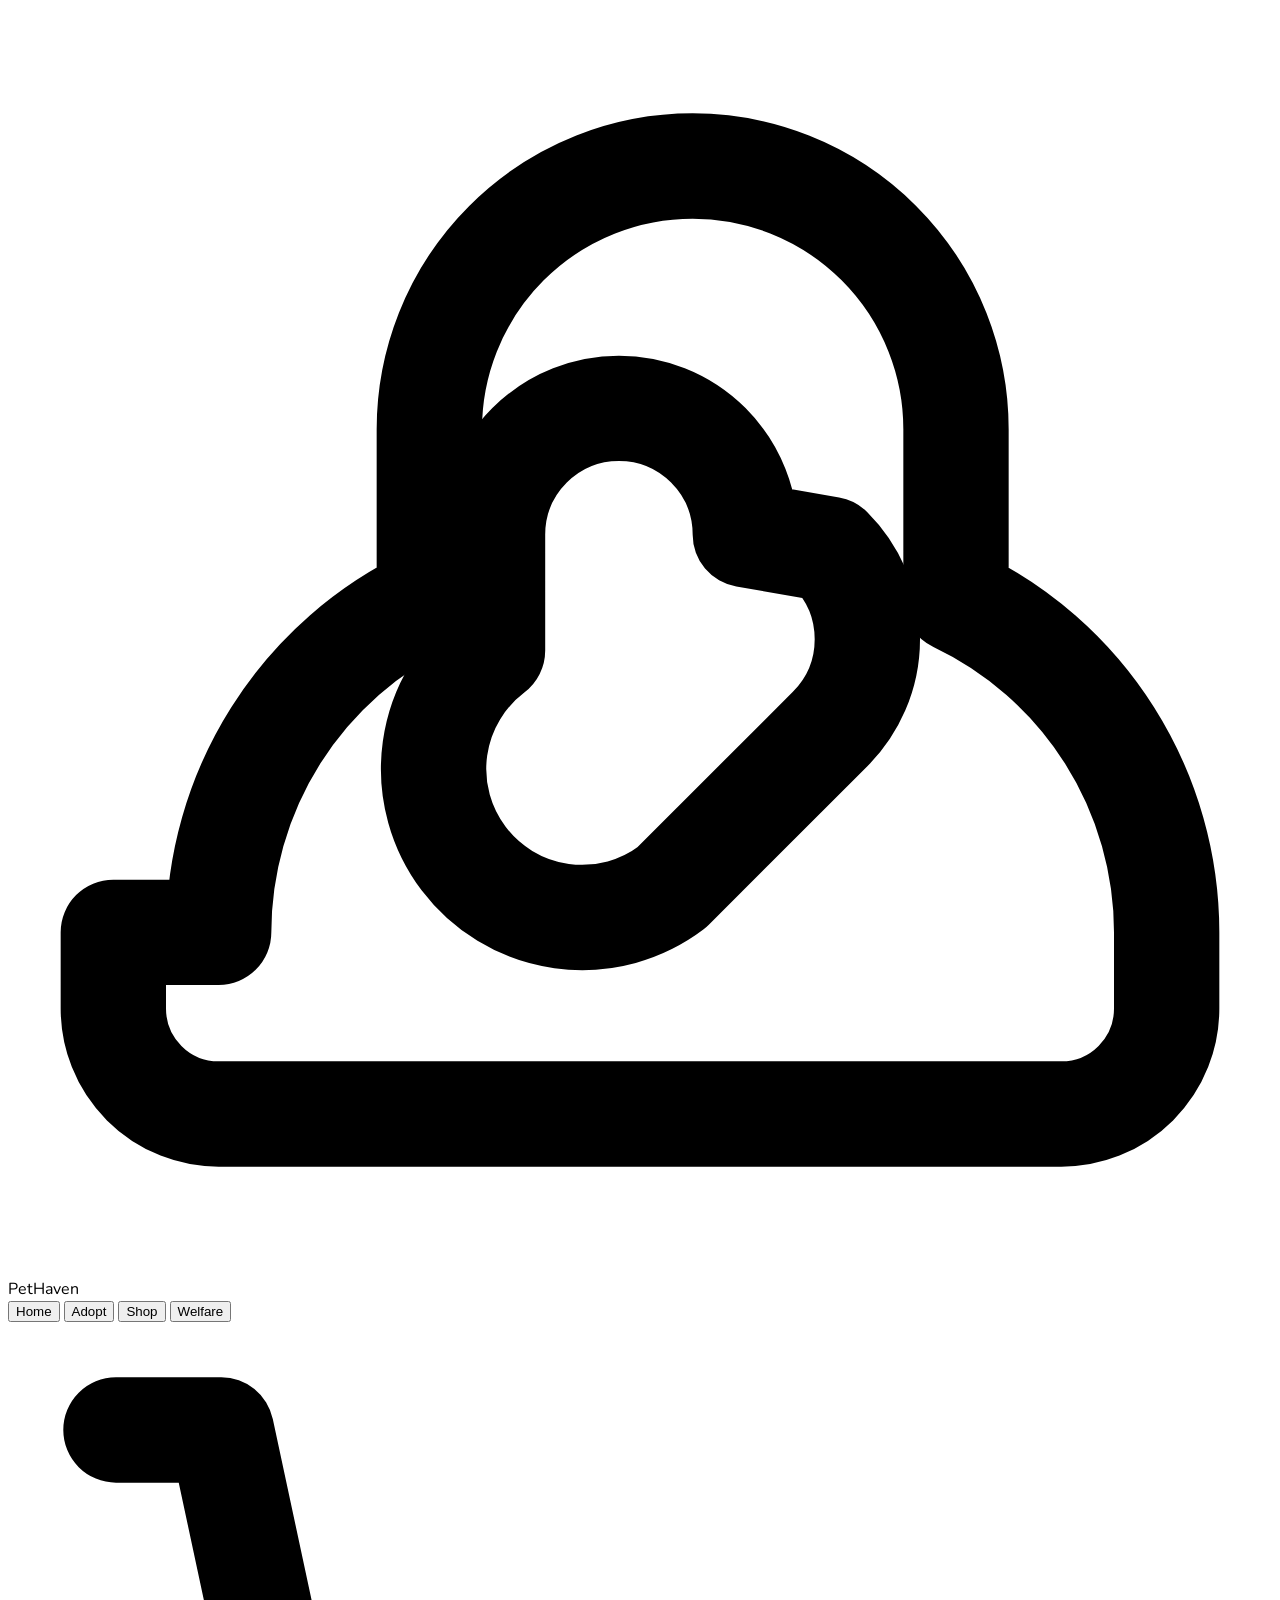
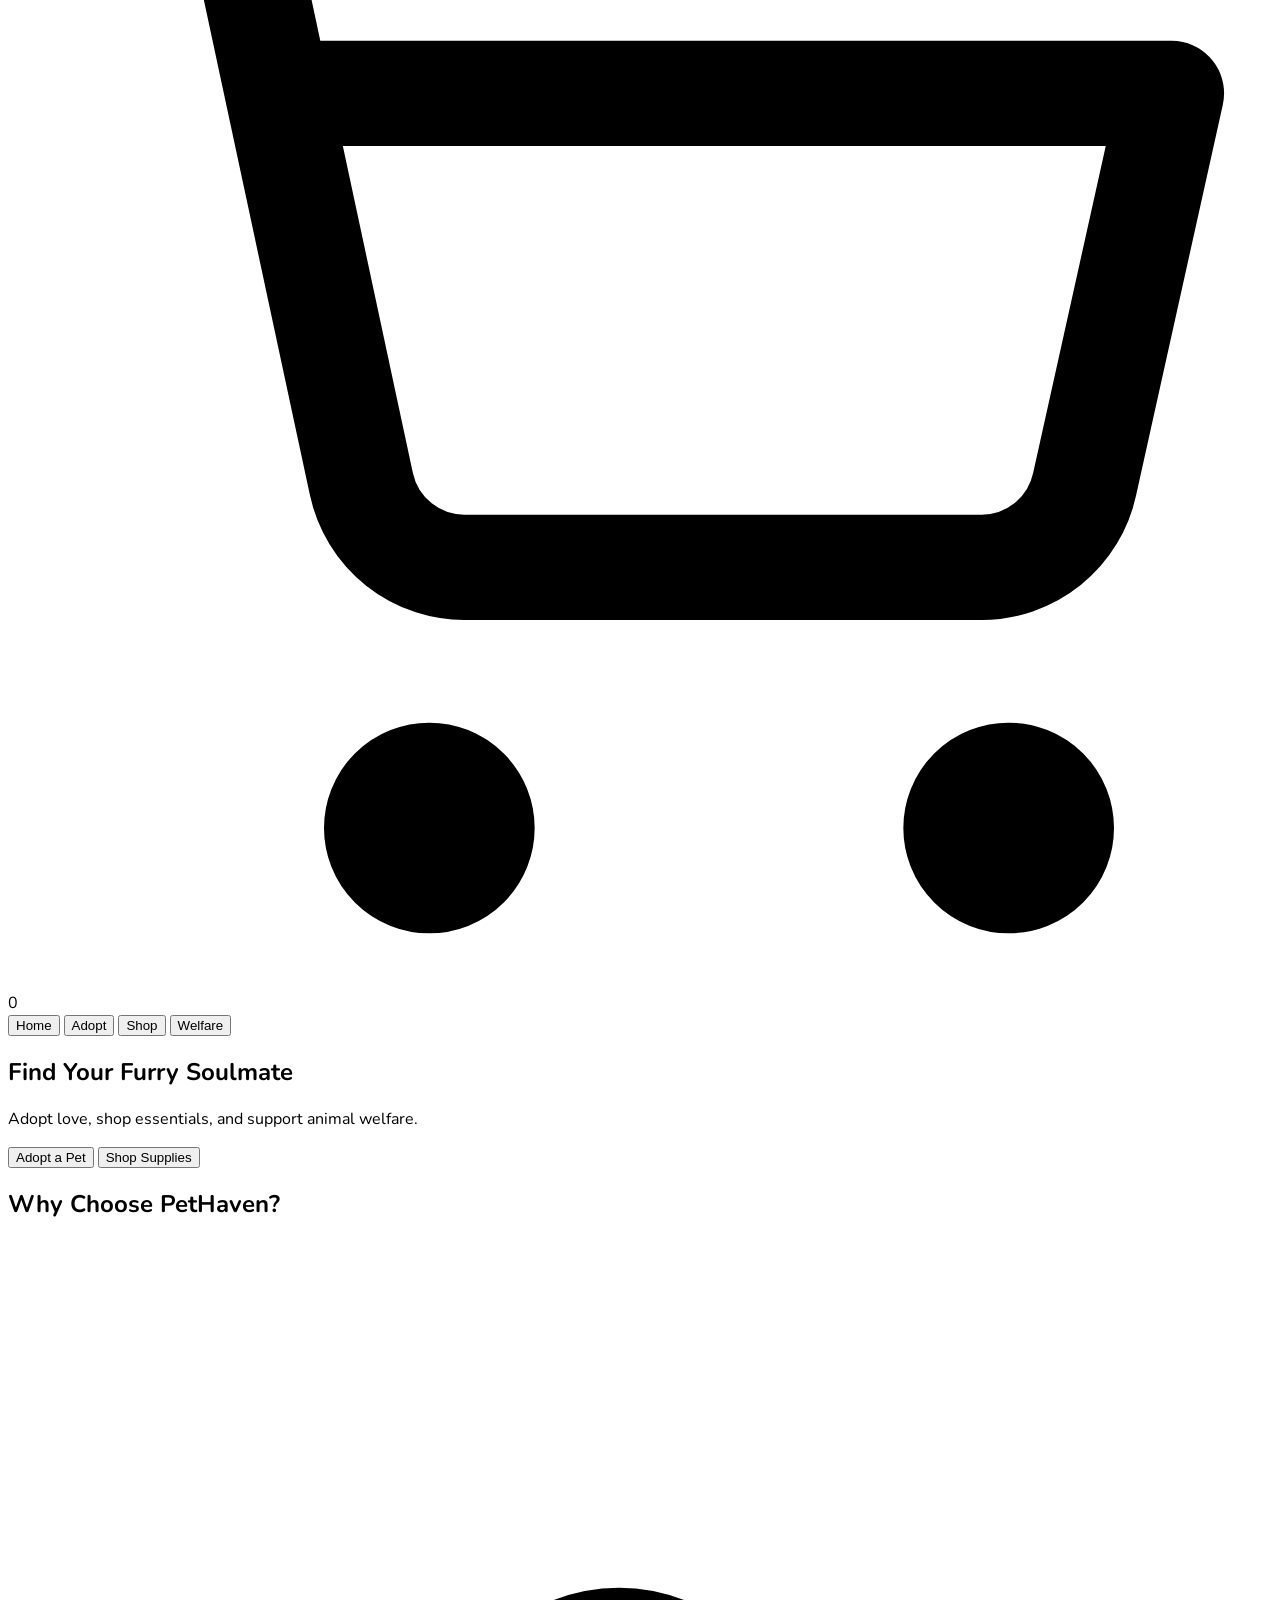
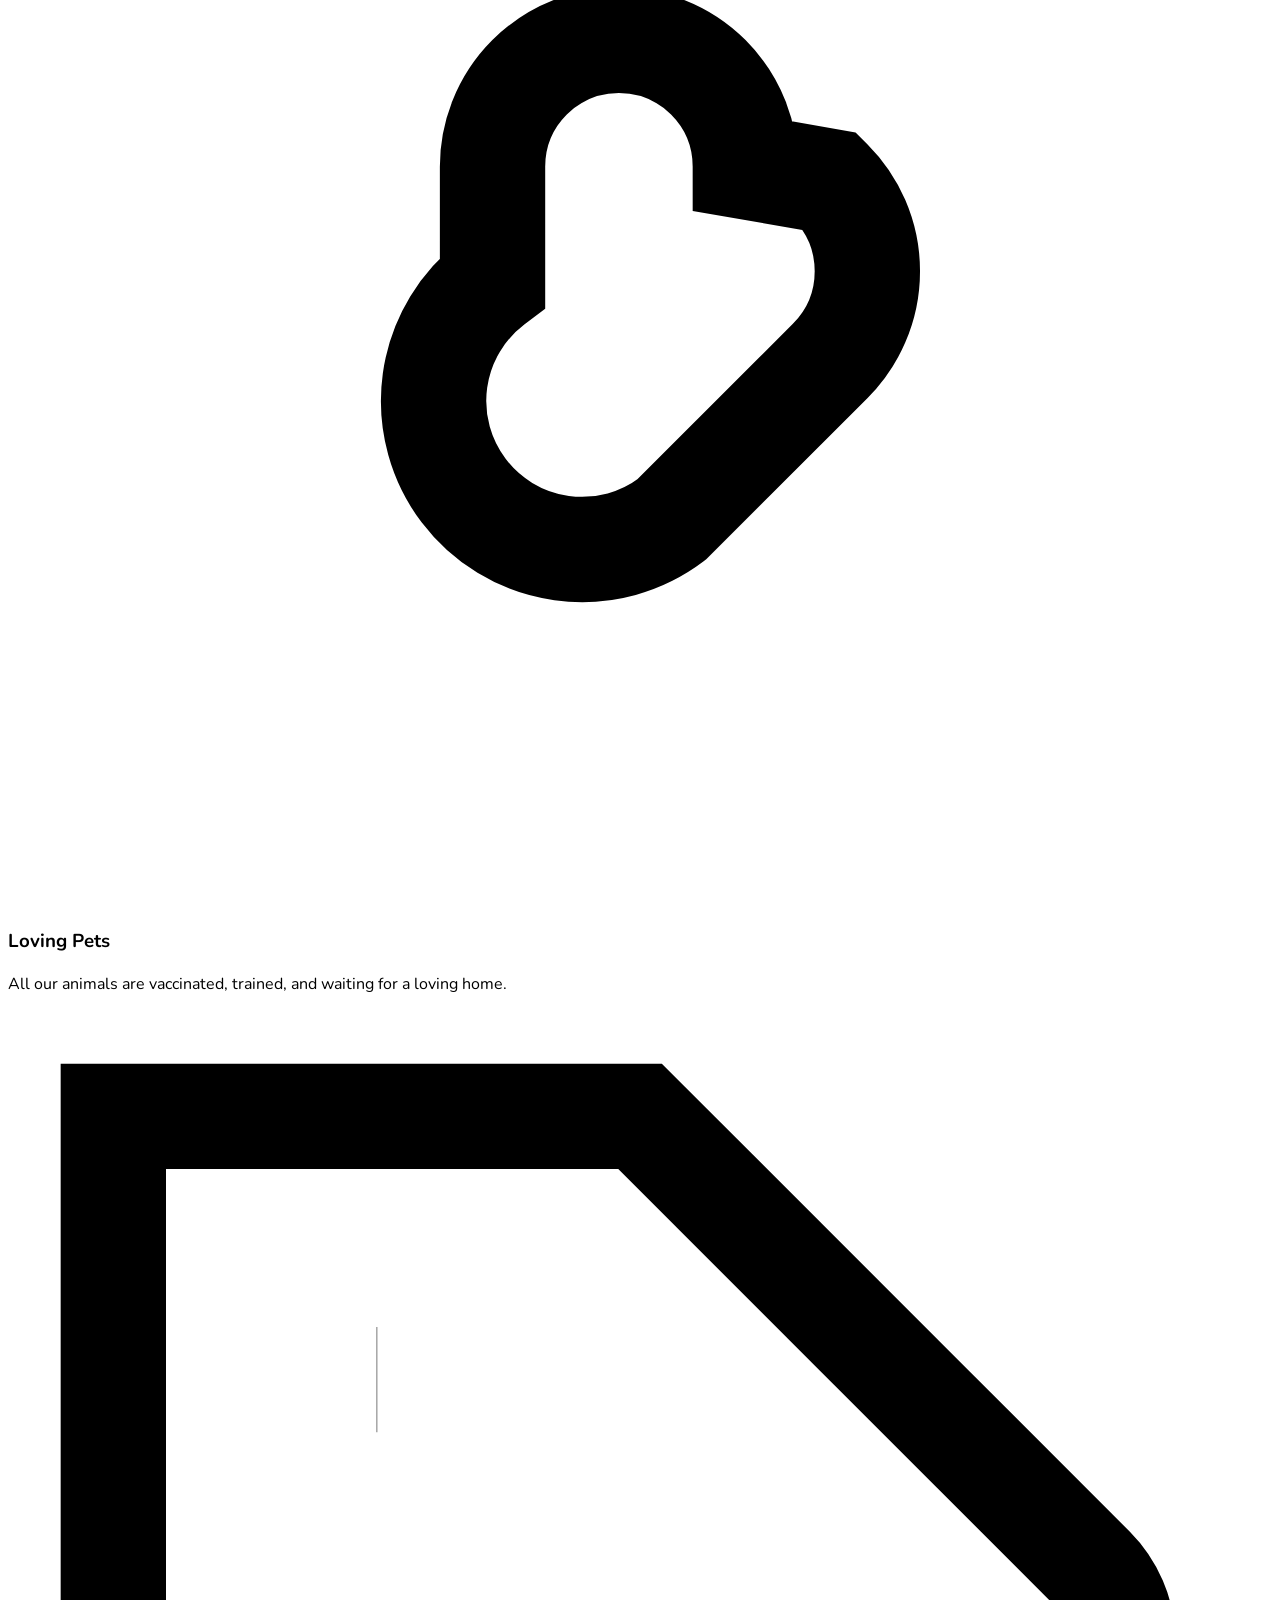
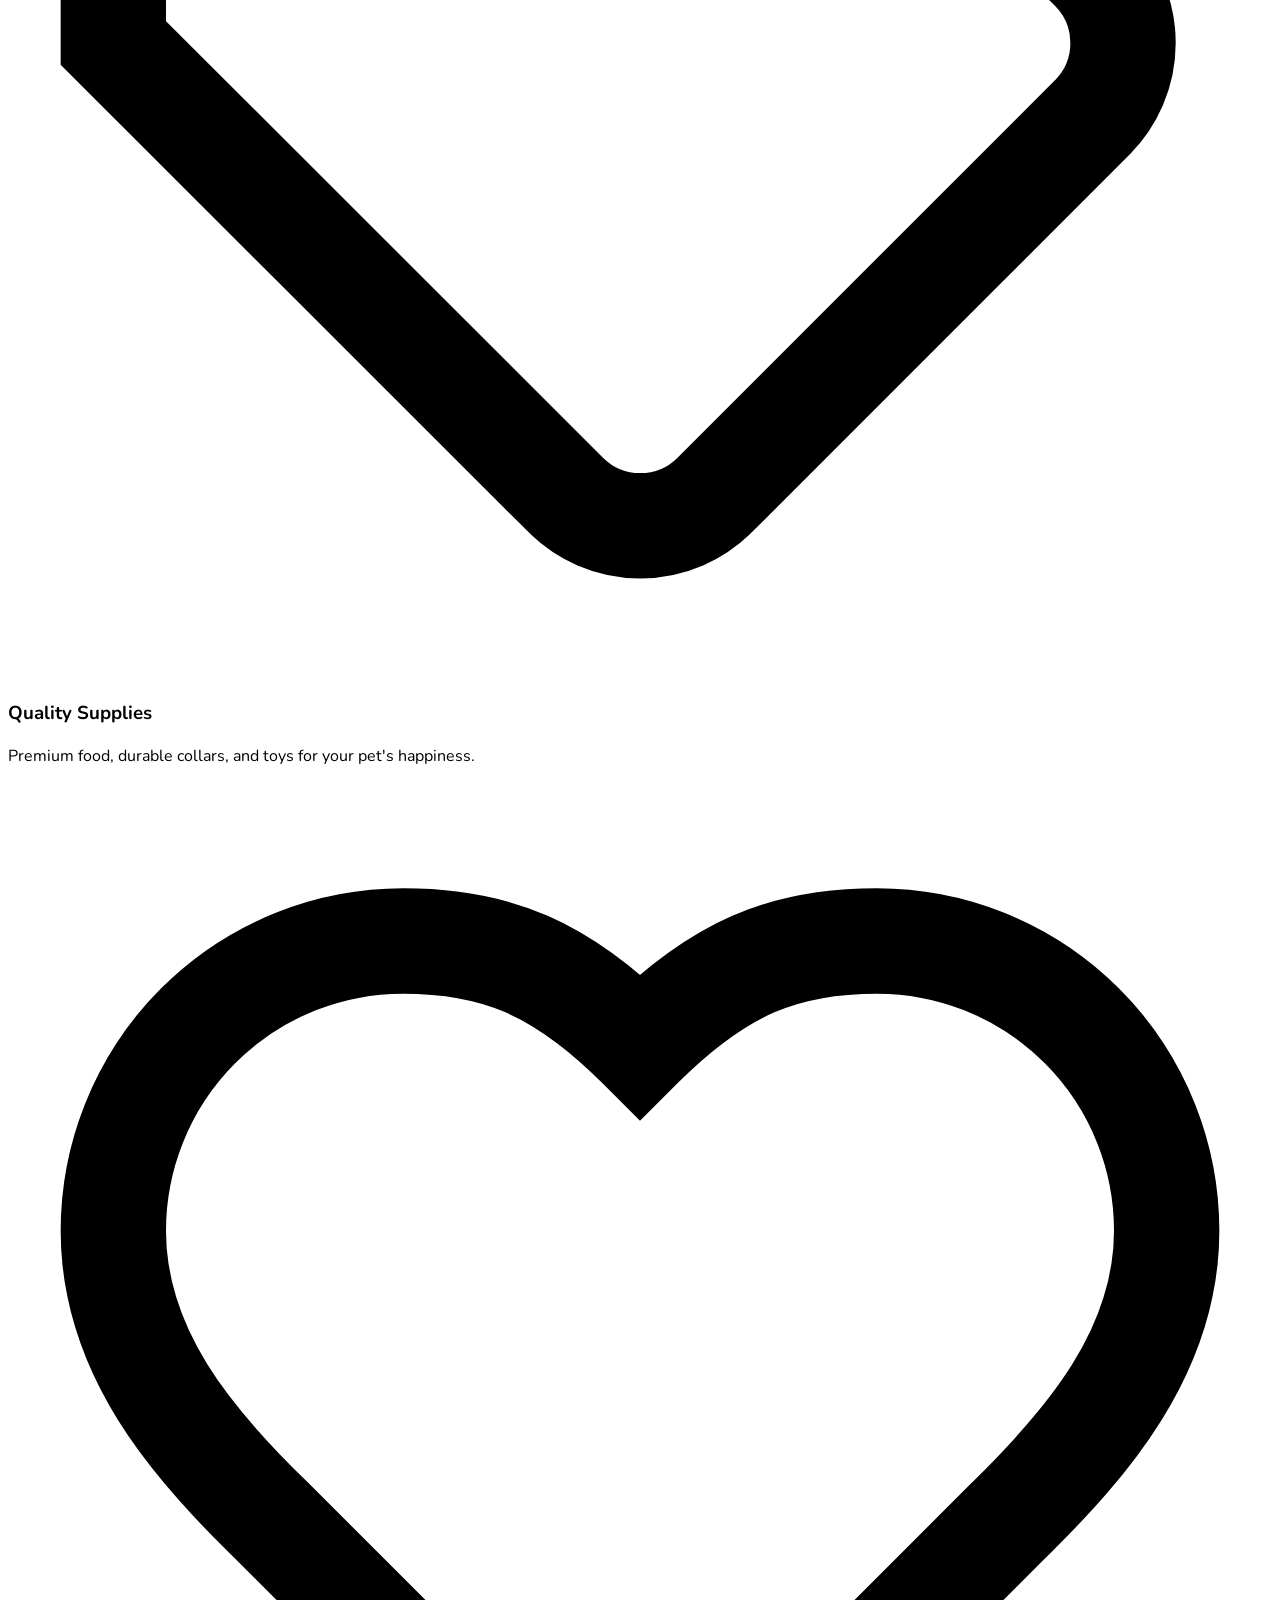
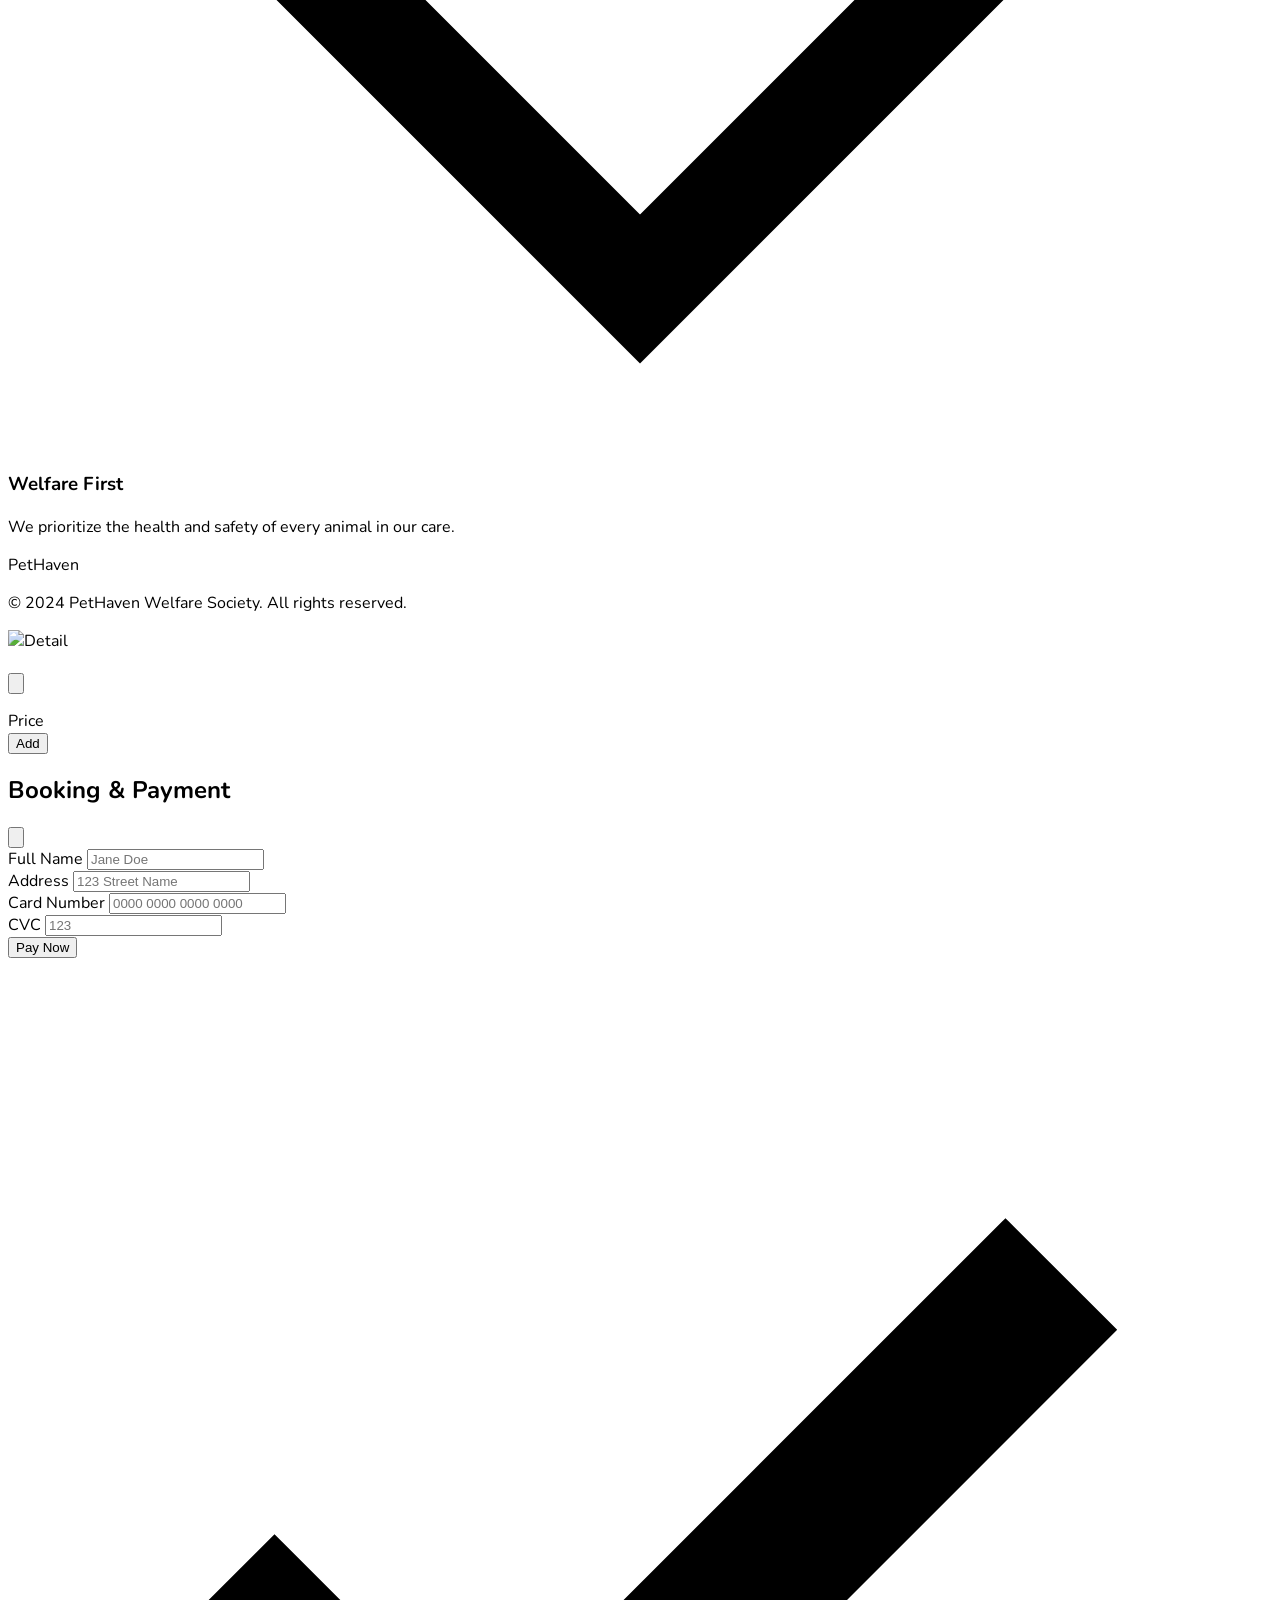
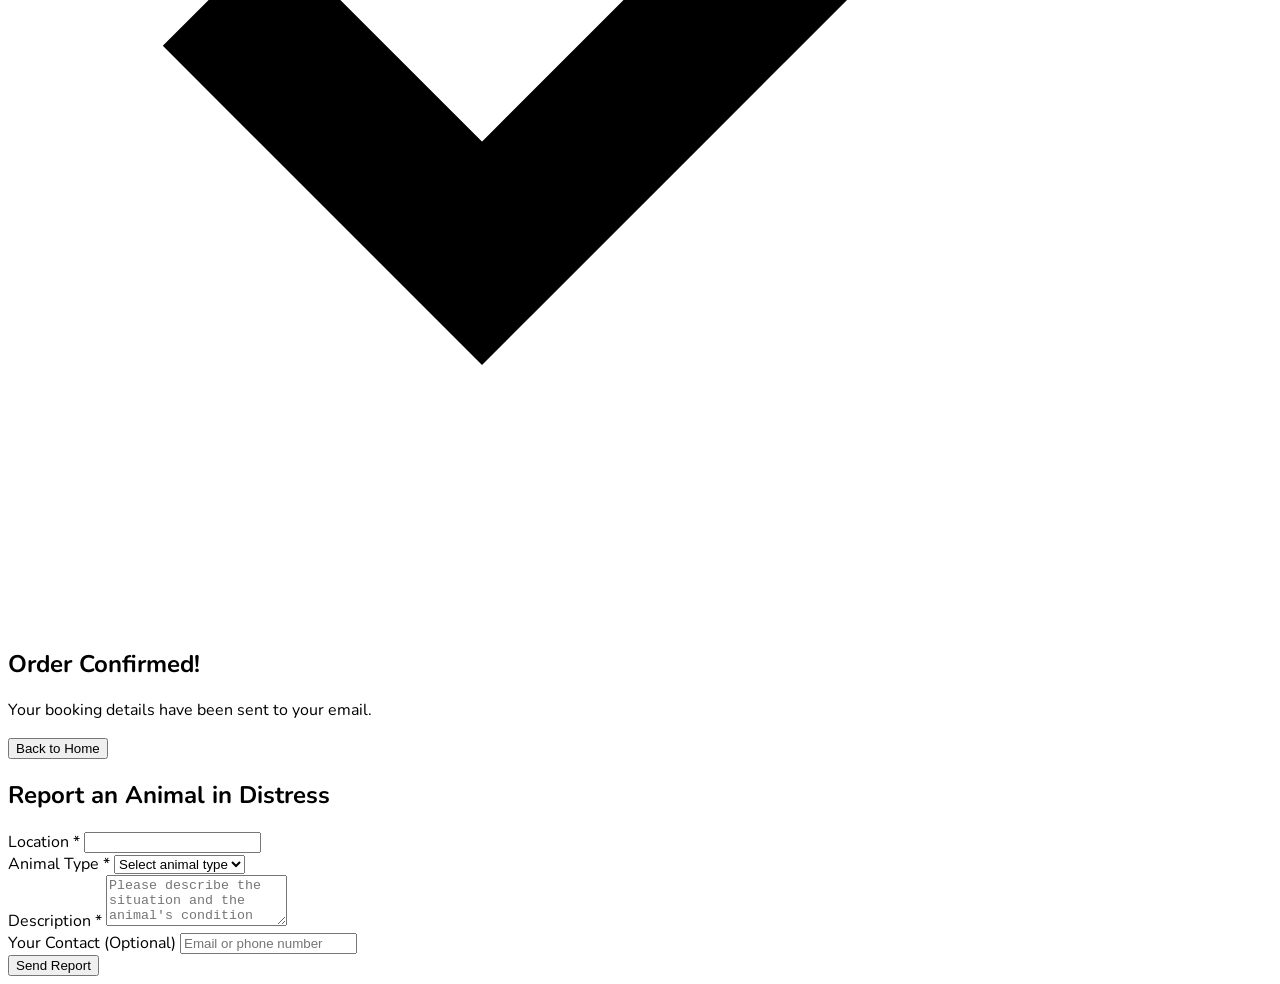
==== index.html @ a1f46e02 "this is first commit" ====
<!DOCTYPE html>
<html lang="en">
<head>
    <meta charset="UTF-8">
    <meta name="viewport" content="width=device-width, initial-scale=1.0">
    <title>PetHaven - Adopt, Shop & Care</title>
    <!-- Add Tailwind CSS from CDN -->
    <script src="https://cdn.tailwindcss.com"></script>
    <link href="https://fonts.googleapis.com/css2?family=Nunito:wght@400;600;700;800&display=swap" rel="stylesheet">
    <style>
        body { font-family: 'Nunito', sans-serif; }
        .hidden-section { display: none; }
        .fade-in { animation: fadeIn 0.3s ease-in-out; }
        @keyframes fadeIn { from { opacity: 0; } to { opacity: 1; } }
        .line-clamp-2 { display: -webkit-box; -webkit-line-clamp: 2; -webkit-box-orient: vertical; overflow: hidden; }
        
        /* Custom Scrollbar */
        ::-webkit-scrollbar { width: 8px; }
        ::-webkit-scrollbar-track { background: #f1f1f1; }
        ::-webkit-scrollbar-thumb { background: #ea580c; border-radius: 4px; }
        ::-webkit-scrollbar-thumb:hover { background: #c2410c; }
        /* Animation for cart items */
        @keyframes fadeIn { from { opacity: 0; transform: translateY(10px); } to { opacity: 1; transform: translateY(0); } }
        .animate-fade-in { animation: fadeIn 0.3s ease-out forwards; }
    </style>
</head>
<body class="bg-orange-50 text-gray-800 flex flex-col min-h-screen">
    <!-- Navigation -->
    <nav class="sticky top-0 z-50 bg-white shadow-md">
        <div class="container mx-auto px-4 py-3 flex justify-between items-center">
            <!-- Logo -->
            <div class="flex items-center space-x-2 text-orange-600 font-bold text-2xl cursor-pointer" onclick="window.app.navigate('home')">
                <svg class="w-8 h-8" fill="none" stroke="currentColor" stroke-width="2" viewBox="0 0 24 24"><path stroke-linecap="round" stroke-linejoin="round" d="M14 10a2.4 2.4 0 0 0-4.8 0v2.2a2.4 2.4 0 0 0 3.4 4.5l3.01-3.01a2.41 2.41 0 0 0 0-3.41z"/><path stroke-linecap="round" stroke-linejoin="round" d="M2 17.55V19a2 2 0 0 0 2 2h16a2 2 0 0 0 2-2v-1.45a7 7 0 0 0-4-6.32V8a5 5 0 0 0-5-5 5 5 0 0 0-5 5v3.23a7 7 0 0 0-4 6.32Z"/></svg>
                <span>PetHaven</span>
            </div>

            <!-- Desktop Menu -->
            <div class="hidden md:flex space-x-8 font-semibold text-gray-600" id="desktop-menu">
                <button onclick="window.app.navigate('home')" class="nav-link hover:text-orange-500 transition-colors" data-target="home">Home</button>
                <button onclick="window.app.navigate('adopt')" class="nav-link hover:text-orange-500 transition-colors" data-target="adopt">Adopt</button>
                <button onclick="window.app.navigate('shop')" class="nav-link hover:text-orange-500 transition-colors" data-target="shop">Shop</button>
                <button onclick="window.app.navigate('welfare')" class="nav-link hover:text-orange-500 transition-colors" data-target="welfare">Welfare</button>
            </div>

            <!-- Cart Icon -->
            <div class="relative cursor-pointer" onclick="window.app.navigate('cart')">
                <svg class="w-7 h-7 text-gray-600 hover:text-orange-600 transition-colors" fill="none" stroke="currentColor" stroke-width="2" viewBox="0 0 24 24"><circle cx="8" cy="21" r="1"/><circle cx="19" cy="21" r="1"/><path stroke-linecap="round" stroke-linejoin="round" d="M2.05 2.05h2l2.66 12.42a2 2 0 0 0 2 1.58h9.78a2 2 0 0 0 1.95-1.57l1.65-7.43H5.12"/></svg>
                <span id="cart-count" class="absolute -top-2 -right-2 bg-red-500 text-white text-xs font-bold rounded-full w-5 h-5 flex items-center justify-center hidden">0</span>
            </div>
        </div>
        
        <!-- Mobile Menu -->
        <div class="md:hidden flex justify-around py-3 bg-orange-50 text-sm font-medium border-t border-orange-100">
            <button onclick="window.app.navigate('home')" class="nav-mobile-link text-gray-500" data-target="home">Home</button>
            <button onclick="window.app.navigate('adopt')" class="nav-mobile-link text-gray-500" data-target="adopt">Adopt</button>
            <button onclick="window.app.navigate('shop')" class="nav-mobile-link text-gray-500" data-target="shop">Shop</button>
            <button onclick="window.app.navigate('welfare')" class="nav-mobile-link text-gray-500" data-target="welfare">Welfare</button>
        </div>
    </nav>

    <!-- Main Content Area -->
    <main class="flex-grow">
        <!-- Home Section -->
        <section id="home" class="page-section fade-in">
            <div class="relative bg-orange-100 h-[500px] flex items-center justify-center overflow-hidden">
                <!-- <img src="https://images.unsplash.com/photo-1450778865369-0994ca87d253?auto=format&fit=crop&w=1600&q=80" alt="Happy Pets" class="absolute inset-0 w-full h-full object-cover opacity-40 mix-blend-multiply"> -->
                <div class="relative z-10 text-center px-4 max-w-3xl">
                    <h1 class="text-4xl md:text-6xl font-extrabold text-orange-900 mb-6 drop-shadow-sm">Find Your Furry Soulmate</h1>
                    <p class="text-xl text-gray-800 mb-8 font-medium">Adopt love, shop essentials, and support animal welfare.</p>
                    <div class="flex flex-col sm:flex-row justify-center gap-4">
                        <button onclick="window.app.navigate('adopt')" class="bg-orange-600 hover:bg-orange-700 text-white px-8 py-3 rounded-full font-bold text-lg shadow-lg transition-transform transform hover:scale-105">Adopt a Pet</button>
                        <button onclick="window.app.navigate('shop')" class="bg-white hover:bg-gray-50 text-orange-600 px-8 py-3 rounded-full font-bold text-lg shadow-lg transition-transform transform hover:scale-105">Shop Supplies</button>
                    </div>
                </div>
            </div>
            
            <!-- Featured Categories Preview -->
            <div class="container mx-auto px-4 py-16">
                <h2 class="text-3xl font-bold text-center text-gray-800 mb-12">Why Choose PetHaven?</h2>
                <div class="grid grid-cols-1 md:grid-cols-3 gap-8 text-center">
                    <div class="bg-white p-6 rounded-2xl shadow-sm border border-orange-100">
                        <div class="w-16 h-16 bg-orange-100 rounded-full flex items-center justify-center mx-auto mb-4 text-orange-600">
                            <svg class="w-8 h-8" fill="none" stroke="currentColor" stroke-width="2" viewBox="0 0 24 24"><path d="M14 10a2.4 2.4 0 0 0-4.8 0v2.2a2.4 2.4 0 0 0 3.4 4.5l3.01-3.01a2.41 2.41 0 0 0 0-3.41z"/></svg>
                        </div>
                        <h3 class="text-xl font-bold mb-2">Loving Pets</h3>
                        <p class="text-gray-600">All our animals are vaccinated, trained, and waiting for a loving home.</p>
                    </div>
                    <div class="bg-white p-6 rounded-2xl shadow-sm border border-emerald-100">
                        <div class="w-16 h-16 bg-emerald-100 rounded-full flex items-center justify-center mx-auto mb-4 text-emerald-600">
                            <svg class="w-8 h-8" fill="none" stroke="currentColor" stroke-width="2" viewBox="0 0 24 24"><path d="M20.59 13.41l-7.17 7.17a2 2 0 0 1-2.83 0L2 12V2h10l8.59 8.59a2 2 0 0 1 0 2.82z"/><line x1="7" y1="7" x2="7.01" y2="7"/></svg>
                        </div>
                        <h3 class="text-xl font-bold mb-2">Quality Supplies</h3>
                        <p class="text-gray-600">Premium food, durable collars, and toys for your pet's happiness.</p>
                    </div>
                    <div class="bg-white p-6 rounded-2xl shadow-sm border border-blue-100">
                        <div class="w-16 h-16 bg-blue-100 rounded-full flex items-center justify-center mx-auto mb-4 text-blue-600">
                            <svg class="w-8 h-8" fill="none" stroke="currentColor" stroke-width="2" viewBox="0 0 24 24"><path d="M19 14c1.49-1.46 3-3.21 3-5.5A5.5 5.5 0 0 0 16.5 3c-1.76 0-3 .5-4.5 2-1.5-1.5-2.74-2-4.5-2A5.5 5.5 0 0 0 2 8.5c0 2.3 1.5 4.05 3 5.5l7 7Z"/></svg>
                        </div>
                        <h3 class="text-xl font-bold mb-2">Welfare First</h3>
                        <p class="text-gray-600">We prioritize the health and safety of every animal in our care.</p>
                    </div>
                </div>
            </div>
        </section>

        <!-- Adopt Section -->
        <section id="adopt" class="page-section hidden-section fade-in">
            <div class="container mx-auto px-4 py-8">
                <div class="flex flex-col md:flex-row justify-between items-center mb-8">
                    <div>
                        <h2 class="text-3xl font-bold text-gray-800">Adopt a Pet</h2>
                        <p class="text-gray-600 mt-2">Find your perfect companion by breed and type.</p>
                    </div>
                    <div class="mt-4 md:mt-0 space-x-2" id="pet-filters">
                        <button onclick="window.app.filterPets('All')" class="filter-btn active px-4 py-2 rounded-full border border-orange-600 bg-orange-600 text-white transition-colors">All</button>
                        <button onclick="window.app.filterPets('Dog')" class="filter-btn px-4 py-2 rounded-full border border-gray-300 bg-white text-gray-600 hover:bg-orange-50 transition-colors">Dogs</button>
                        <button onclick="window.app.filterPets('Cat')" class="filter-btn px-4 py-2 rounded-full border border-gray-300 bg-white text-gray-600 hover:bg-orange-50 transition-colors">Cats</button>
                    </div>
                </div>
                <div id="pets-grid" class="grid grid-cols-1 sm:grid-cols-2 lg:grid-cols-3 gap-8">
                    <!-- Dynamic Pet Cards Injected Here -->
                </div>
            </div>
        </section>

        <!-- Shop Section -->
        <section id="shop" class="page-section hidden-section fade-in">
            <div class="container mx-auto px-4 py-8">
                <div class="flex flex-col md:flex-row justify-between items-center mb-8">
                    <div>
                        <h2 class="text-3xl font-bold text-gray-800">Pet Shop</h2>
                        <p class="text-gray-600 mt-2">Food, collars, and accessories.</p>
                    </div>
                    <div class="mt-4 md:mt-0 space-x-2" id="shop-filters">
                        <button onclick="window.app.filterShop('All')" class="shop-filter-btn active px-4 py-2 rounded-full border border-emerald-600 bg-emerald-600 text-white transition-colors">All</button>
                        <button onclick="window.app.filterShop('Food')" class="shop-filter-btn px-4 py-2 rounded-full border border-gray-300 bg-white text-gray-600 hover:bg-emerald-50 transition-colors">Food</button>
                        <button onclick="window.app.filterShop('Collar')" class="shop-filter-btn px-4 py-2 rounded-full border border-gray-300 bg-white text-gray-600 hover:bg-emerald-50 transition-colors">Collars</button>
                    </div>
                </div>
                <div id="shop-grid" class="grid grid-cols-1 sm:grid-cols-2 lg:grid-cols-4 gap-6">
                    <!-- Dynamic Product Cards Injected Here -->
                </div>
            </div>
        </section>

        <!-- Welfare Section -->
        <section id="welfare" class="page-section hidden-section fade-in">
            <div class="container mx-auto px-4 py-12">
                <div class="bg-white rounded-3xl shadow-xl overflow-hidden border border-gray-100">
                    <div class="md:flex">
                        <div class="md:w-1/2">
                            <img src="https://images.unsplash.com/photo-1544568100-847a948585b9?auto=format&fit=crop&w=1200&q=80" alt="Vet Care" class="w-full h-full object-cover">
                        </div>
                        <div class="md:w-1/2 p-8 md:p-12 flex flex-col justify-center">
                            <h2 class="text-3xl font-bold text-gray-900 mb-6">Animal Welfare & Management</h2>
                            <p class="text-gray-600 mb-6">Our dedicated team works tirelessly to ensure the physical and mental well-being of every animal. We follow strict protocols for health management, nutrition, and socialization.</p>
                            
                            <div class="space-y-6">
                                <div class="flex items-start">
                                    <div class="bg-blue-100 p-3 rounded-full mr-4 text-blue-600">
                                        <svg class="w-6 h-6" fill="none" stroke="currentColor" stroke-width="2" viewBox="0 0 24 24"><path d="M4.318 6.318a4.5 4.5 0 000 6.364L12 20.364l7.682-7.682a4.5 4.5 0 00-6.364-6.364L12 7.636l-1.318-1.318a4.5 4.5 0 00-6.364 0z"/></svg>
                                    </div>
                                    <div>
                                        <h3 class="font-bold text-lg text-gray-900">Health Checks</h3>
                                        <p class="text-gray-500 text-sm">Regular veterinary screenings, vaccinations, and dental care.</p>
                                    </div>
                                </div>
                                <div class="flex items-start">
                                    <div class="bg-green-100 p-3 rounded-full mr-4 text-green-600">
                                        <svg class="w-6 h-6" fill="none" stroke="currentColor" stroke-width="2" viewBox="0 0 24 24"><path d="M3 12l2-2m0 0l7-7 7 7M5 10v10a1 1 0 001 1h3m10-11l2 2m-2-2v10a1 1 0 01-1 1h-3m-6 0a1 1 0 001-1v-4a1 1 0 011-1h2a1 1 0 011 1v4a1 1 0 001 1m-6 0h6"/></svg>
                                    </div>
                                    <div>
                                        <h3 class="font-bold text-lg text-gray-900">Habitat Management</h3>
                                        <p class="text-gray-500 text-sm">Clean, spacious, and enriched environments for all breeds.</p>
                                    </div>
                                </div>
                            </div>

                            <div class="mt-8 p-6 bg-blue-50 rounded-xl border border-blue-100">
                                <h3 class="font-bold text-blue-900 mb-2">Report a Case</h3>
                                <p class="text-blue-800 text-sm mb-4">See an animal in distress? Let us know immediately.</p>
                                <button onclick="window.app.openRescueModal()" class="w-full bg-blue-600 text-white py-2 rounded-lg font-bold hover:bg-blue-700 transition-colors">Contact Rescue Team</button>
                            </div>
                        </div>
                    </div>
                </div>
            </div>
        </section>

        <!-- Cart Section -->
        <section id="cart" class="page-section hidden-section fade-in">
            <div class="container mx-auto px-4 py-12 max-w-4xl">
                <h2 class="text-3xl font-bold text-gray-900 mb-8">Your Cart</h2>
                
                <div id="cart-empty-message" class="text-center hidden">
                    <div class="bg-orange-50 w-24 h-24 rounded-full flex items-center justify-center mx-auto mb-6 text-orange-400">
                        <svg class="w-10 h-10" fill="none" stroke="currentColor" stroke-width="2" viewBox="0 0 24 24"><circle cx="8" cy="21" r="1"/><circle cx="19" cy="21" r="1"/><path d="M2.05 2.05h2l2.66 12.42a2 2 0 0 0 2 1.58h9.78a2 2 0 0 0 1.95-1.57l1.65-7.43H5.12"/></svg>
                    </div>
                    <h3 class="text-xl font-bold text-gray-800">Your cart is empty</h3>
                    <button onclick="window.app.navigate('shop')" class="mt-6 bg-orange-600 text-white px-8 py-2 rounded-full font-bold">Start Shopping</button>
                </div>

                <div id="cart-content" class="flex flex-col lg:flex-row gap-8">
                    <!-- Cart Items List -->
                    <div id="cart-items" class="flex-1 space-y-4"></div>

                    <!-- Checkout Summary -->
                    <div class="lg:w-80 h-fit bg-white p-6 rounded-2xl shadow-lg border border-gray-100">
                        <h3 class="font-bold text-lg text-gray-900 mb-4">Order Summary</h3>
                        <div class="space-y-2 mb-6 text-gray-600">
                            <div class="flex justify-between"><span>Subtotal</span><span id="cart-subtotal">$0</span></div>
                            <div class="flex justify-between"><span>Taxes (Included)</span><span>$0</span></div>
                            <div class="flex justify-between font-bold text-gray-900 pt-4 border-t"><span>Total</span><span id="cart-total">$0</span></div>
                        </div>
                        <button onclick="window.app.openCheckout()" class="w-full bg-orange-600 hover:bg-orange-700 text-white py-3 rounded-xl font-bold shadow-md transition-colors">Proceed to Booking</button>
                    </div>
                </div>
            </div>
        </section>
    </main>

    <!-- Footer -->
    <footer class="bg-gray-900 text-white py-8 mt-auto">
        <div class="container mx-auto px-4 text-center">
            <p class="font-bold text-xl mb-2">PetHaven</p>
            <p class="text-gray-400 text-sm">© 2024 PetHaven Welfare Society. All rights reserved.</p>
        </div>
    </footer>

    <!-- MODAL: Product/Pet Details -->
    <div id="details-modal" class="fixed inset-0 z-[60] hidden">
        <div class="absolute inset-0 bg-black/50 backdrop-blur-sm" onclick="window.app.closeModal('details-modal')"></div>
        <div class="absolute top-1/2 left-1/2 transform -translate-x-1/2 -translate-y-1/2 bg-white rounded-2xl shadow-2xl w-full max-w-2xl overflow-hidden flex flex-col md:flex-row">
            <div class="md:w-1/2 h-64 md:h-auto bg-gray-100 relative">
                <img id="modal-img" src="" alt="Detail" class="absolute inset-0 w-full h-full object-cover">
            </div>
            <div class="md:w-1/2 p-8 flex flex-col overflow-y-auto">
                <div class="flex justify-between items-start mb-2">
                    <h2 id="modal-title" class="text-2xl font-bold text-gray-900"></h2>
                    <button onclick="window.app.closeModal('details-modal')" class="text-gray-400 hover:text-gray-600">
                        <svg class="w-6 h-6" fill="none" stroke="currentColor" stroke-width="2" viewBox="0 0 24 24"><path d="M6 18L18 6M6 6l12 12"/></svg>
                    </button>
                </div>
                <p id="modal-subtitle" class="text-emerald-600 font-bold text-sm uppercase mb-4"></p>
                <p id="modal-desc" class="text-gray-600 mb-6 flex-grow"></p>
                <div id="modal-meta" class="grid grid-cols-2 gap-4 mb-6 hidden">
                    <!-- Injected meta info like age/gender -->
                </div>
                <div class="pt-4 border-t border-gray-100 mt-auto">
                    <div class="flex justify-between items-center mb-4">
                        <span class="text-gray-500">Price</span>
                        <span id="modal-price" class="text-3xl font-bold text-gray-900"></span>
                    </div>
                    <button id="modal-action-btn" class="w-full bg-orange-600 hover:bg-orange-700 text-white py-3 rounded-xl font-bold transition-colors">Add</button>
                </div>
            </div>
        </div>
    </div>

    <!-- MODAL: Checkout / Payment -->
    <div id="payment-modal" class="fixed inset-0 z-[70] hidden">
        <div class="absolute inset-0 bg-black/60 backdrop-blur-sm" onclick="window.app.closeModal('payment-modal')"></div>
        <div class="absolute top-1/2 left-1/2 transform -translate-x-1/2 -translate-y-1/2 bg-white rounded-2xl shadow-2xl w-full max-w-md p-8">
            
            <!-- Form State -->
            <div id="payment-form">
                <div class="flex justify-between items-center mb-6">
                    <h2 class="text-2xl font-bold text-gray-900">Booking & Payment</h2>
                    <button onclick="window.app.closeModal('payment-modal')" class="text-gray-400 hover:text-gray-600">
                        <svg class="w-6 h-6" fill="none" stroke="currentColor" stroke-width="2" viewBox="0 0 24 24"><path d="M6 18L18 6M6 6l12 12"/></svg>
                    </button>
                </div>
                <form onsubmit="window.app.processPayment(event)" class="space-y-4">
                    <div>
                        <label class="block text-xs font-bold text-gray-500 uppercase mb-1">Full Name</label>
                        <input required type="text" class="w-full border border-gray-300 rounded-lg px-4 py-2 focus:ring-2 focus:ring-orange-500 outline-none" placeholder="Jane Doe">
                    </div>
                    <div>
                        <label class="block text-xs font-bold text-gray-500 uppercase mb-1">Address</label>
                        <input required type="text" class="w-full border border-gray-300 rounded-lg px-4 py-2 focus:ring-2 focus:ring-orange-500 outline-none" placeholder="123 Street Name">
                    </div>
                    <div class="grid grid-cols-2 gap-4">
                        <div>
                            <label class="block text-xs font-bold text-gray-500 uppercase mb-1">Card Number</label>
                            <input required type="text" placeholder="0000 0000 0000 0000" class="w-full border border-gray-300 rounded-lg px-4 py-2 focus:ring-2 focus:ring-orange-500 outline-none">
                        </div>
                        <div>
                            <label class="block text-xs font-bold text-gray-500 uppercase mb-1">CVC</label>
                            <input required type="text" placeholder="123" class="w-full border border-gray-300 rounded-lg px-4 py-2 focus:ring-2 focus:ring-orange-500 outline-none">
                        </div>
                    </div>
                    <button type="submit" id="pay-btn" class="w-full mt-4 bg-gray-900 hover:bg-black text-white py-3 rounded-xl font-bold transition-colors">
                        Pay Now
                    </button>
                </form>
            </div>

            <!-- Success State -->
            <div id="payment-success" class="hidden text-center py-4">
                <div class="w-20 h-20 bg-green-100 rounded-full flex items-center justify-center mx-auto mb-6 text-green-600 animate-bounce">
                    <svg class="w-10 h-10" fill="none" stroke="currentColor" stroke-width="3" viewBox="0 0 24 24"><polyline points="20 6 9 17 4 12"/></svg>
                </div>
                <h2 class="text-2xl font-bold text-gray-900 mb-2">Order Confirmed!</h2>
                <p class="text-gray-600 mb-8">Your booking details have been sent to your email.</p>
                <button onclick="window.app.closeModal('payment-modal'); window.app.navigate('home')" class="w-full bg-orange-600 text-white py-3 rounded-xl font-bold">Back to Home</button>
            </div>
        </div>
    </div>

    <!-- Rescue Team Modal -->
    <div id="rescue-modal" class="fixed inset-0 z-[80] hidden">
        <div class="absolute inset-0 bg-black/60 backdrop-blur-sm" onclick="window.app.closeModal('rescue-modal')"></div>
        <div class="absolute top-1/2 left-1/2 transform -translate-x-1/2 -translate-y-1/2 bg-white rounded-2xl shadow-2xl w-full max-w-md p-8">
            <h2 class="text-2xl font-bold text-gray-900 mb-6">Report an Animal in Distress</h2>
            
            <form id="rescue-form" class="space-y-4">
                <div>
                    <label for="location" class="block text-sm font-medium text-gray-700 mb-1">Location *</label>
                    <input type="text" id="location" required class="w-full px-4 py-2 border border-gray-300 rounded-lg focus:ring-2 focus:ring-blue-500 focus:border-blue-500">
                </div>
                
                <div>
                    <label for="animal-type" class="block text-sm font-medium text-gray-700 mb-1">Animal Type *</label>
                    <select id="animal-type" required class="w-full px-4 py-2 border border-gray-300 rounded-lg focus:ring-2 focus:ring-blue-500 focus:border-blue-500">
                        <option value="">Select animal type</option>
                        <option value="dog">Dog</option>
                        <option value="cat">Cat</option>
                        <option value="bird">Bird</option>
                        <option value="other">Other</option>
                    </select>
                </div>
                
                <div>
                    <label for="description" class="block text-sm font-medium text-gray-700 mb-1">Description *</label>
                    <textarea id="description" rows="3" required class="w-full px-4 py-2 border border-gray-300 rounded-lg focus:ring-2 focus:ring-blue-500 focus:border-blue-500" placeholder="Please describe the situation and the animal's condition"></textarea>
                </div>
                
                <div>
                    <label for="contact" class="block text-sm font-medium text-gray-700 mb-1">Your Contact (Optional)</label>
                    <input type="text" id="contact" class="w-full px-4 py-2 border border-gray-300 rounded-lg focus:ring-2 focus:ring-blue-500 focus:border-blue-500" placeholder="Email or phone number">
                </div>
                
                <div class="pt-2">
                    <button type="submit" class="w-full bg-blue-600 text-white py-3 rounded-xl font-bold hover:bg-blue-700 transition-colors">
                        Send Report
                    </button>
                </div>
            </form>
        </div>
    </div>

    <!-- Load JavaScript -->
    <script src="app.js"></script>
</body>
</html>
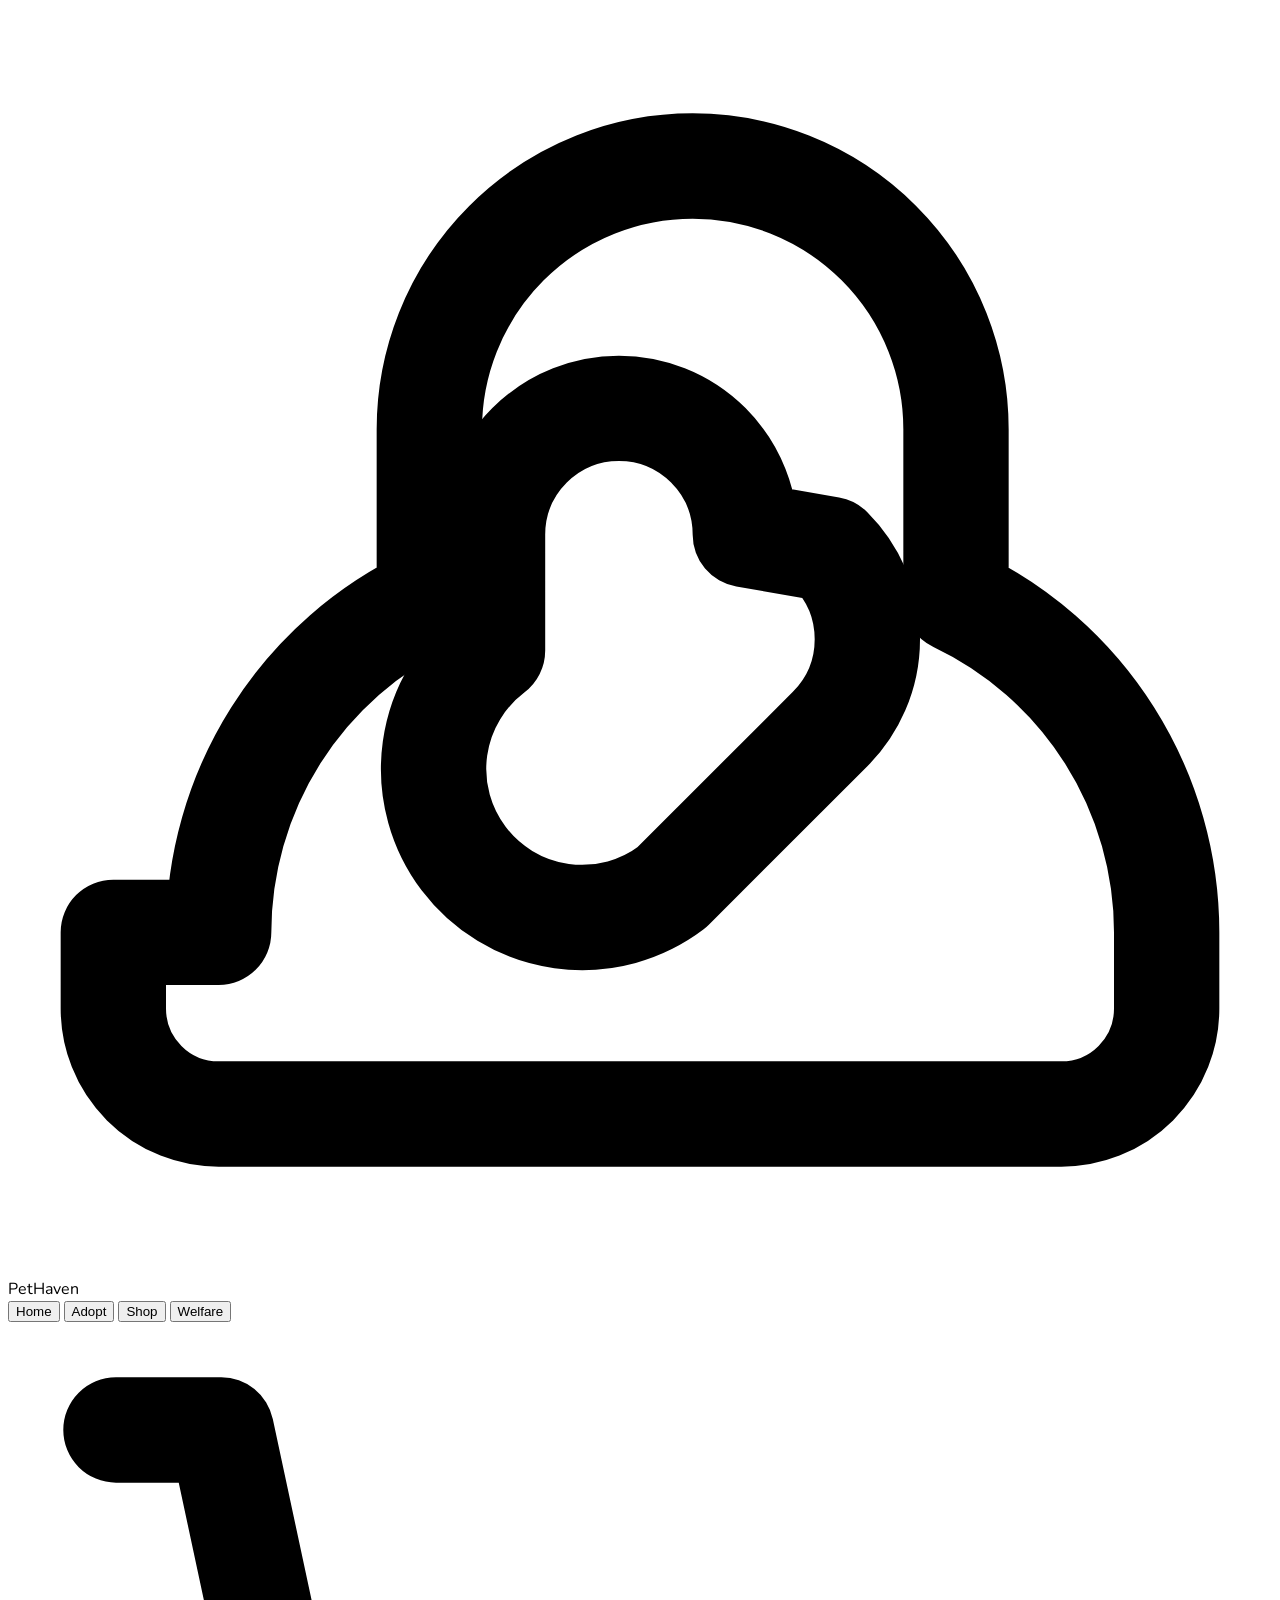
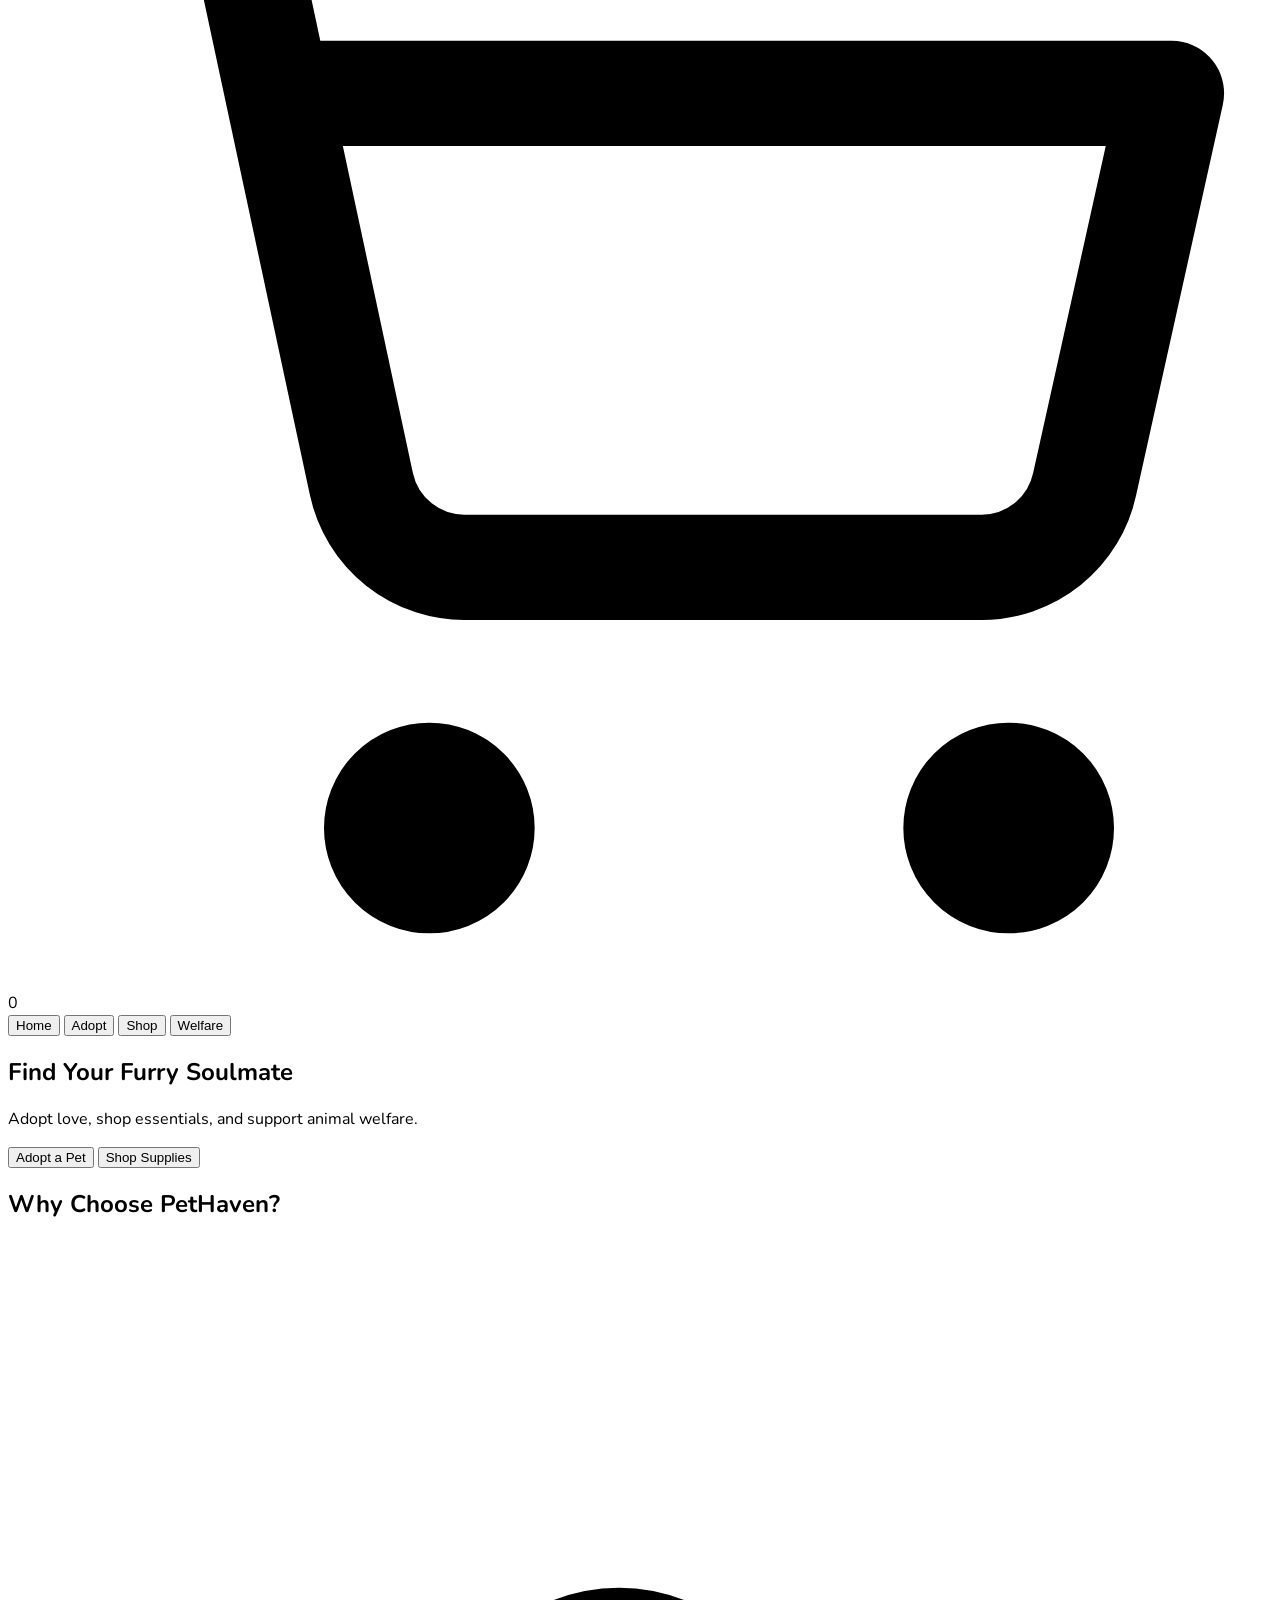
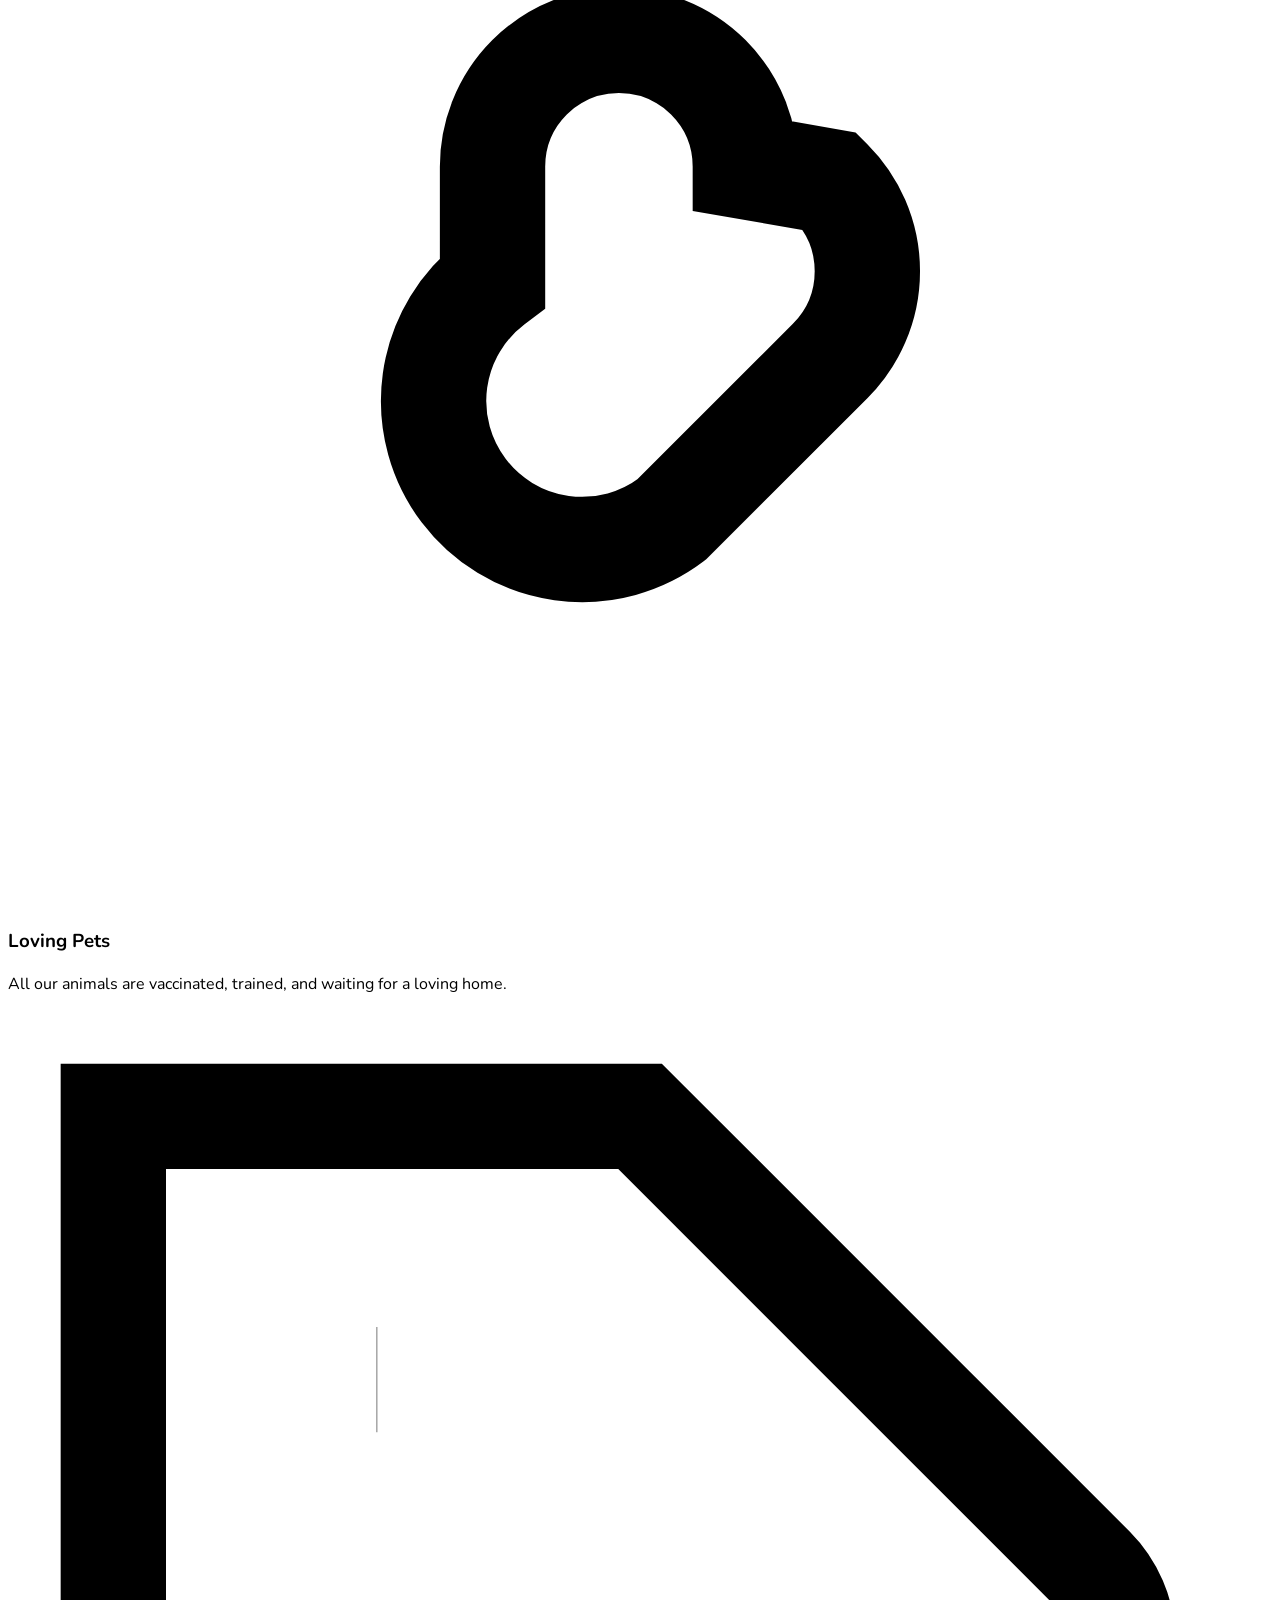
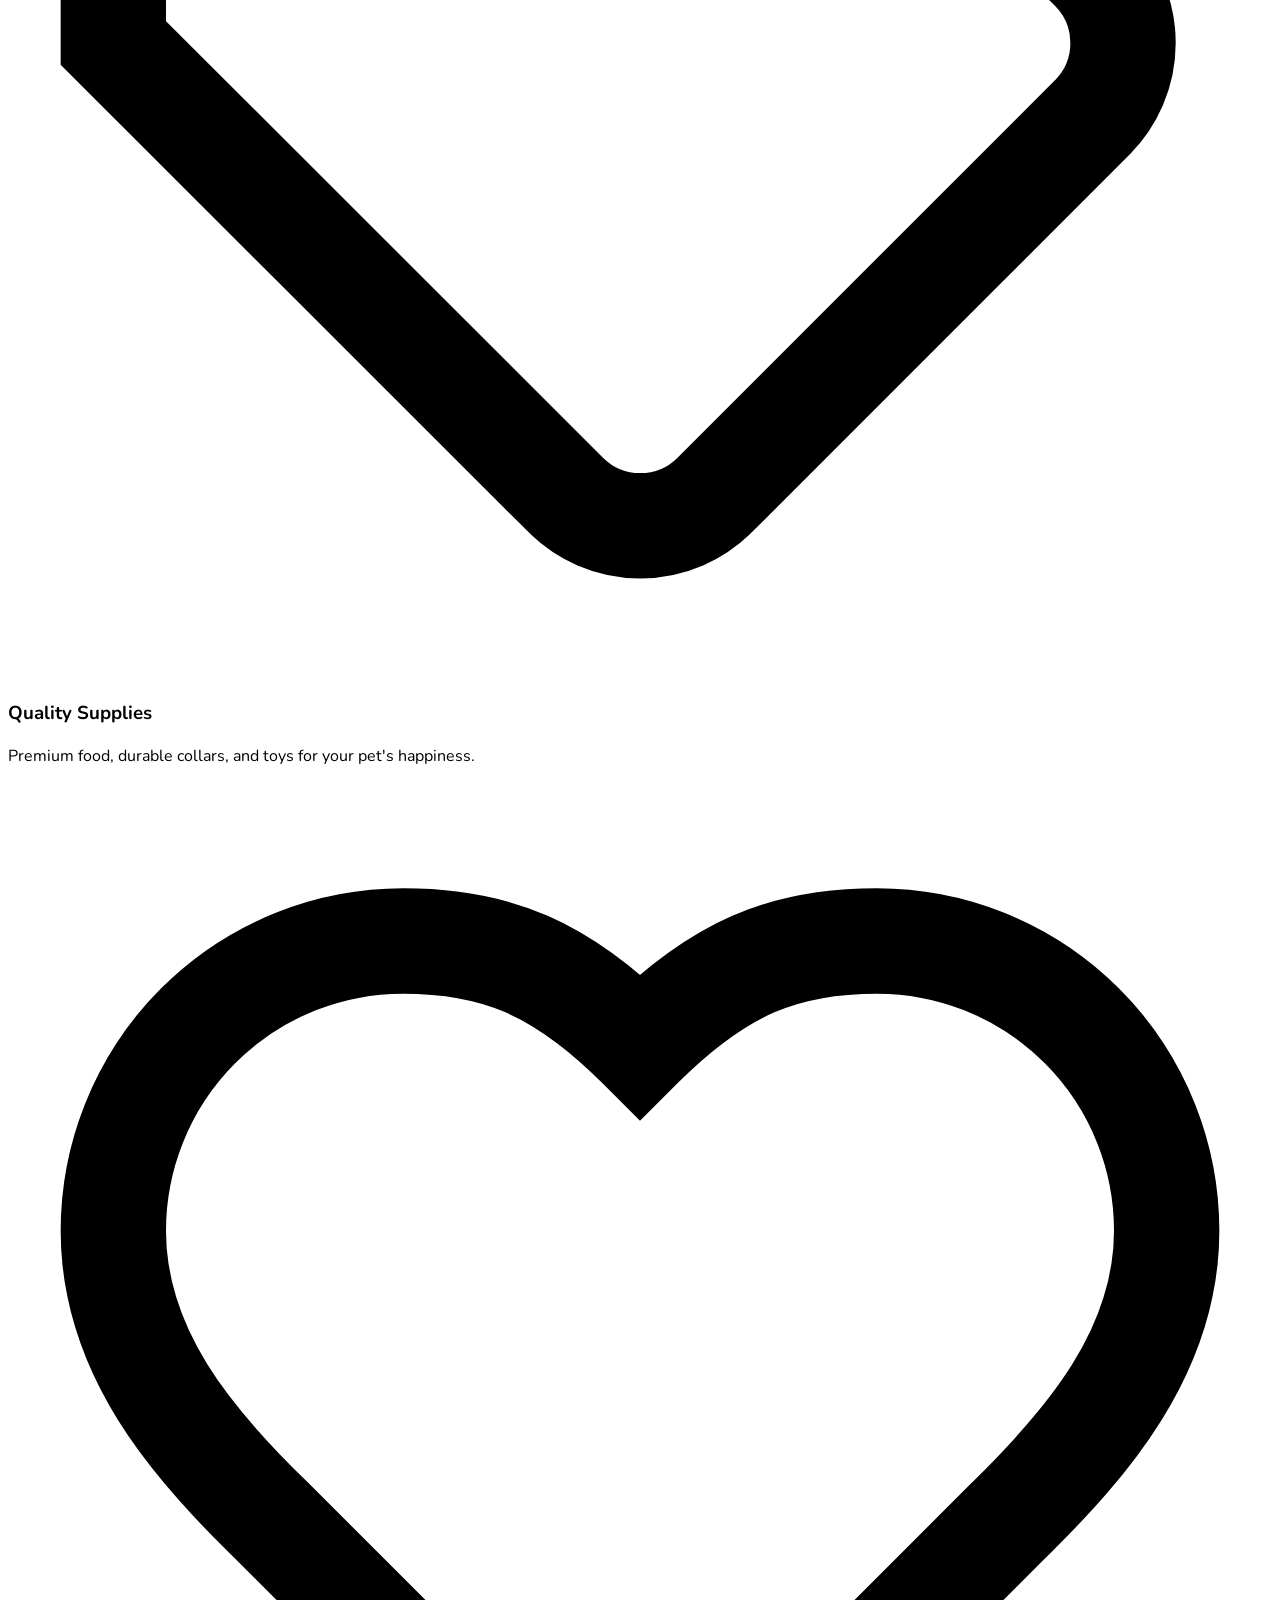
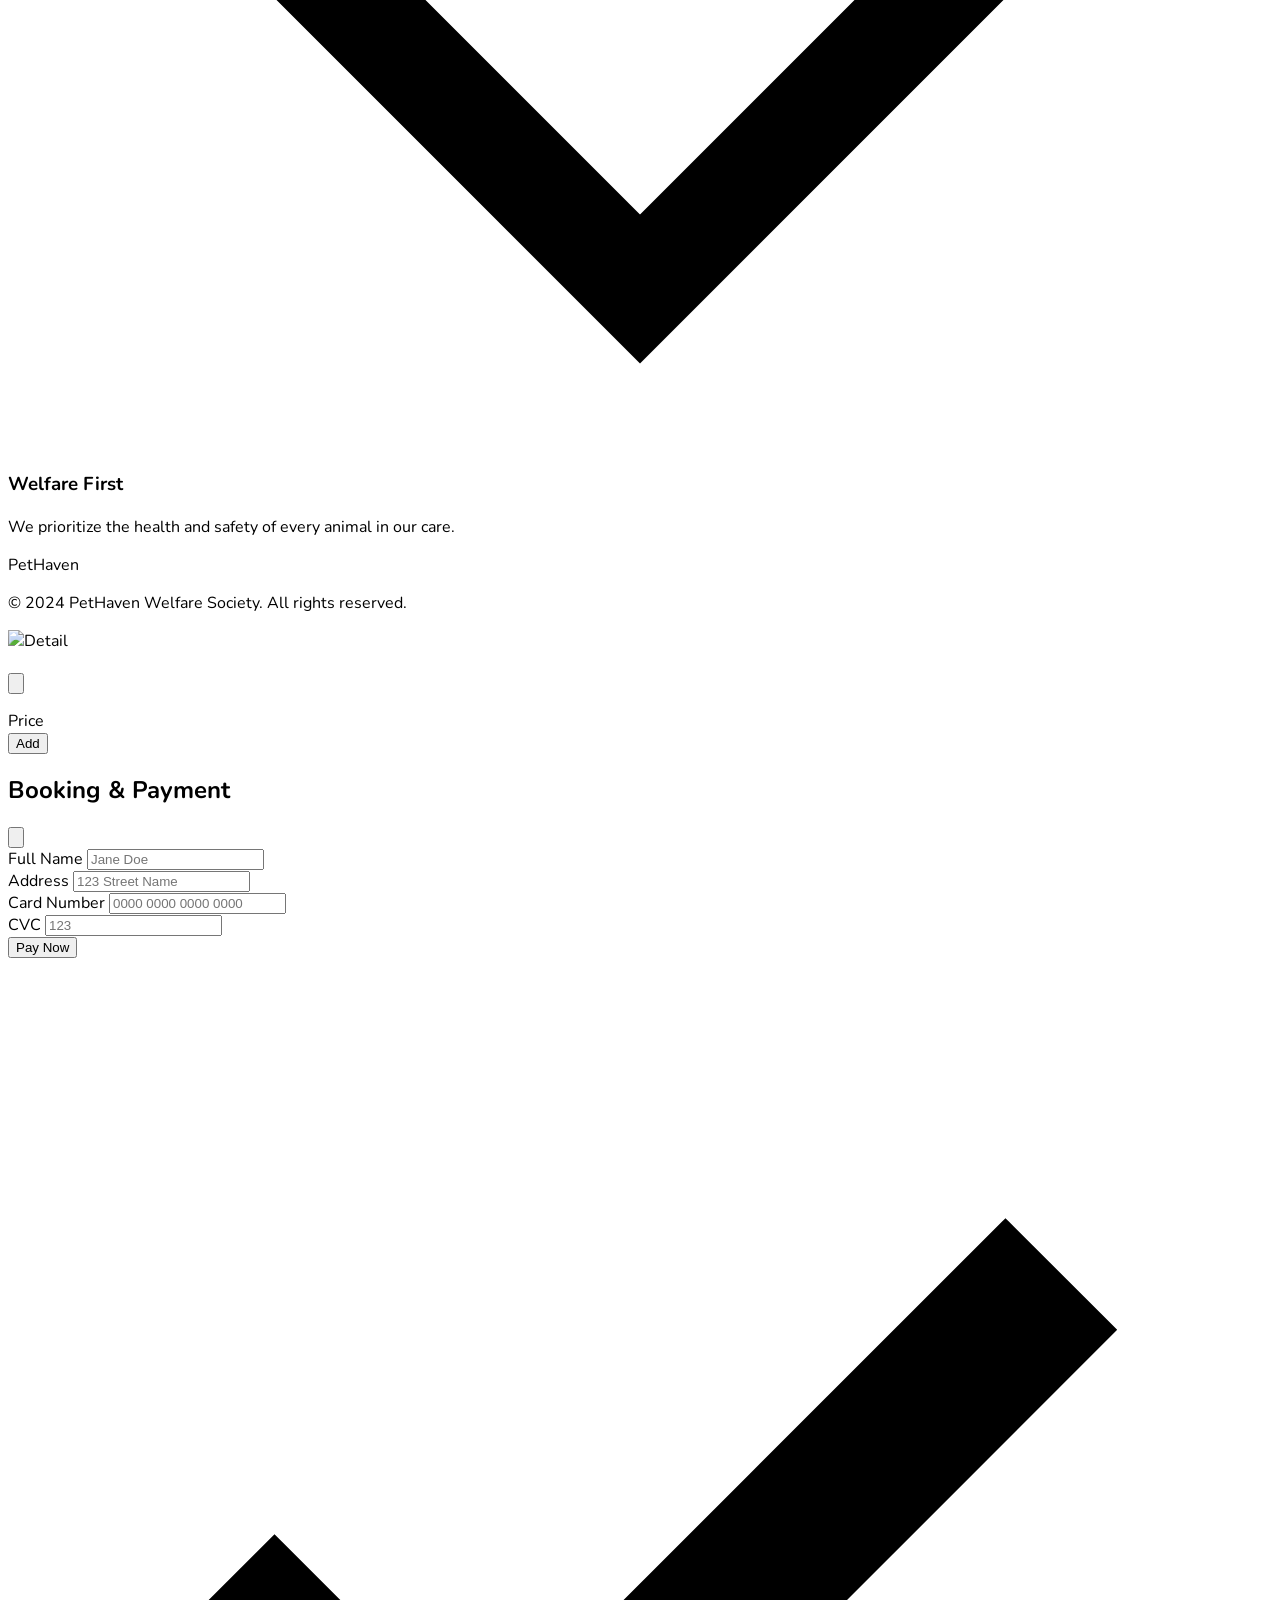
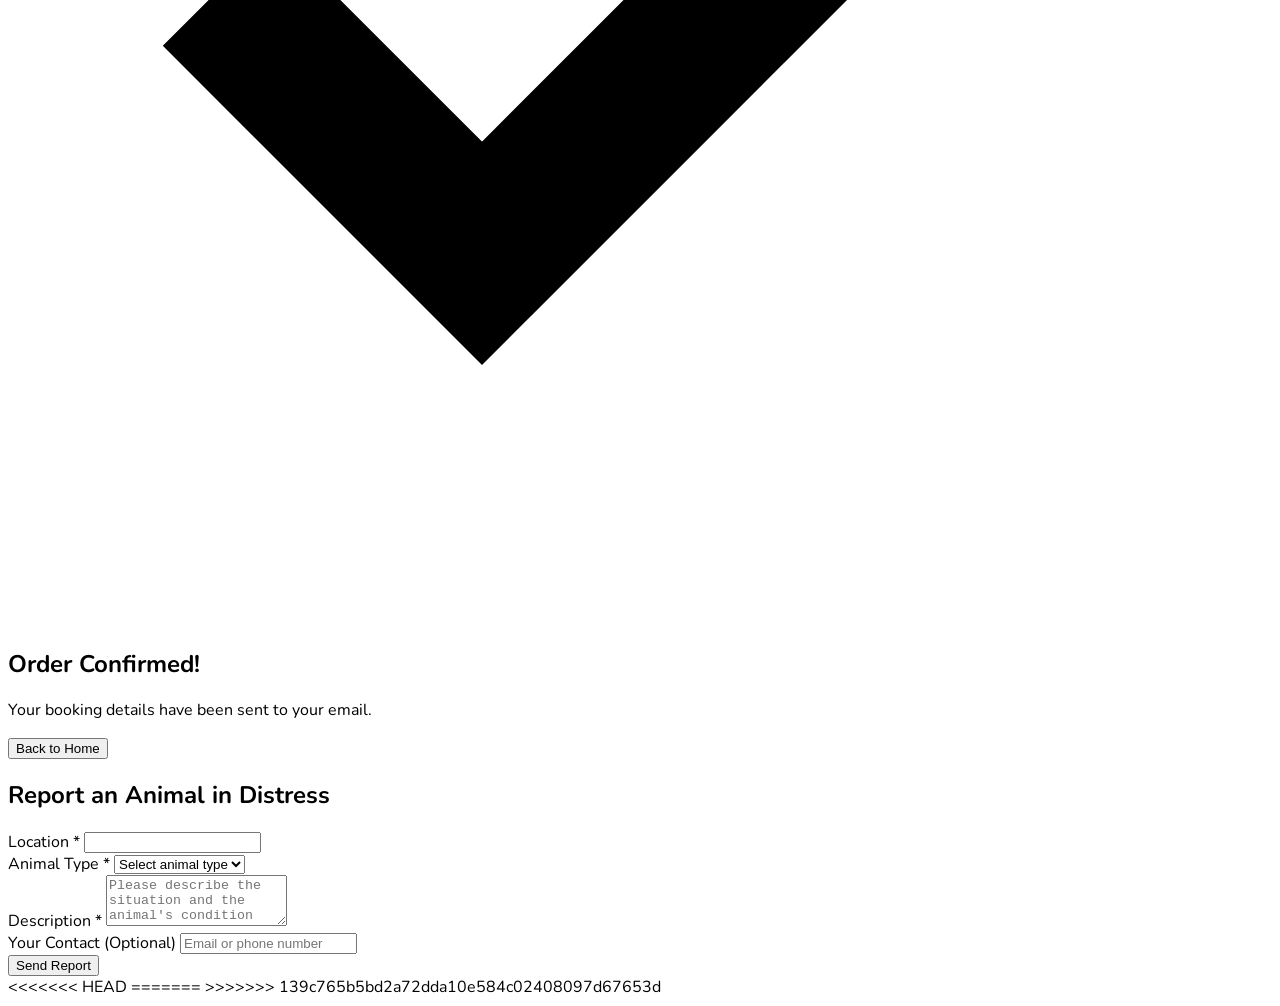
==== commit 8226e386: "Resolved merge conflicts" ====
--- a/index.html
+++ b/index.html
@@ -352,4 +352,8 @@
     <!-- Load JavaScript -->
     <script src="app.js"></script>
 </body>
-</html>+<<<<<<< HEAD
+</html>
+=======
+</html>
+>>>>>>> 139c765b5bd2a72dda10e584c02408097d67653d
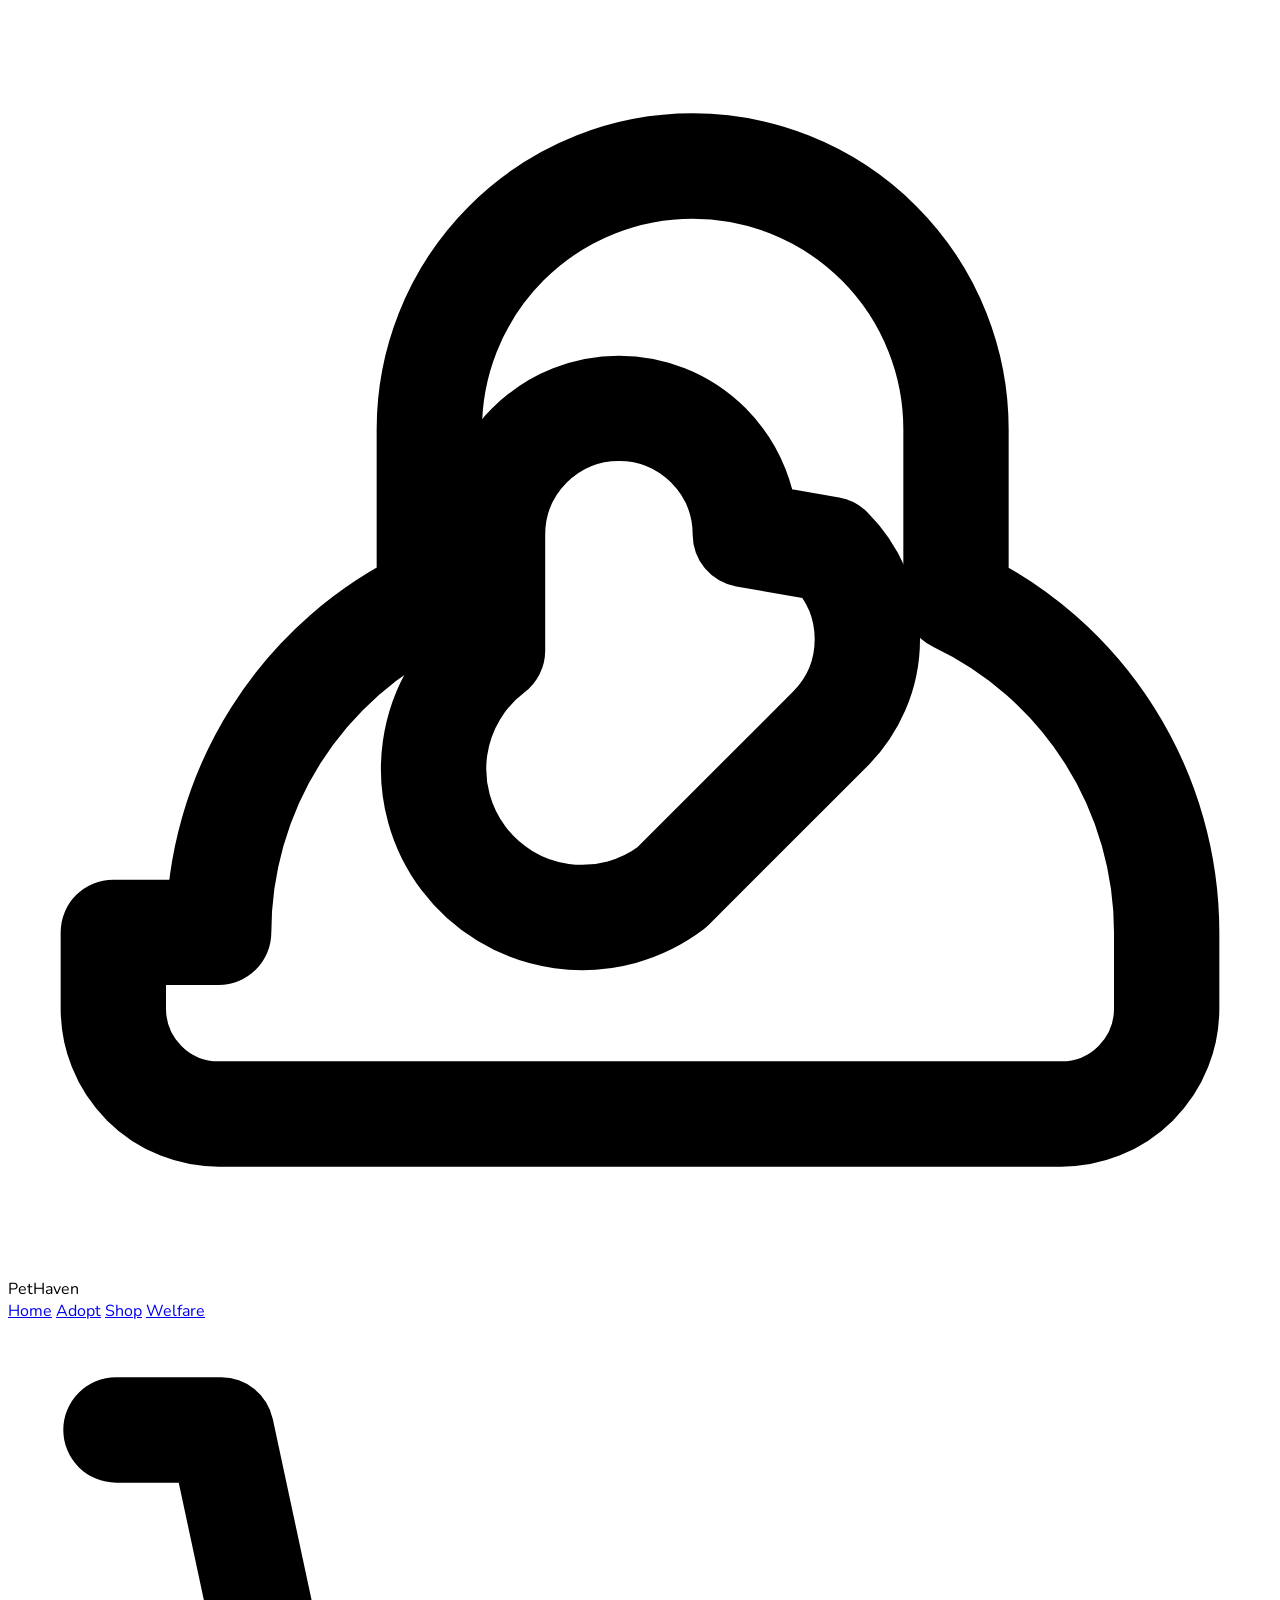
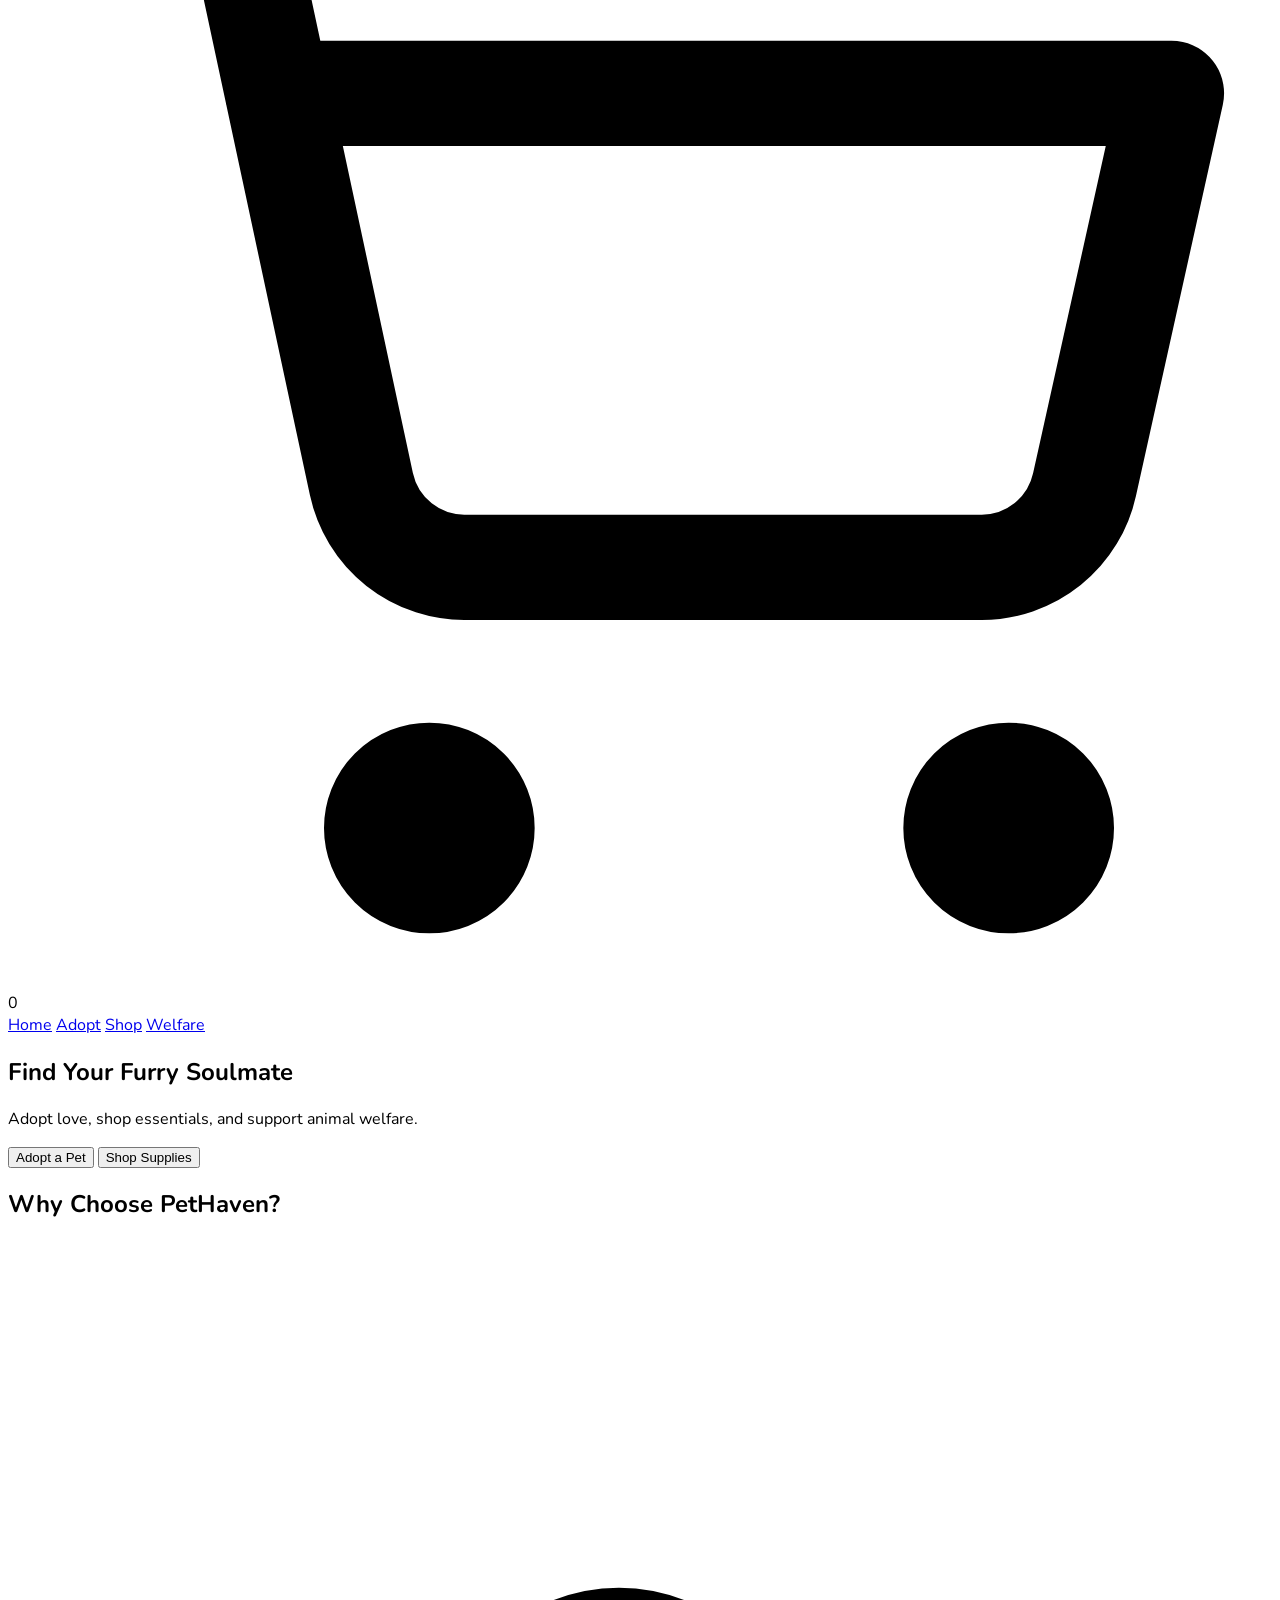
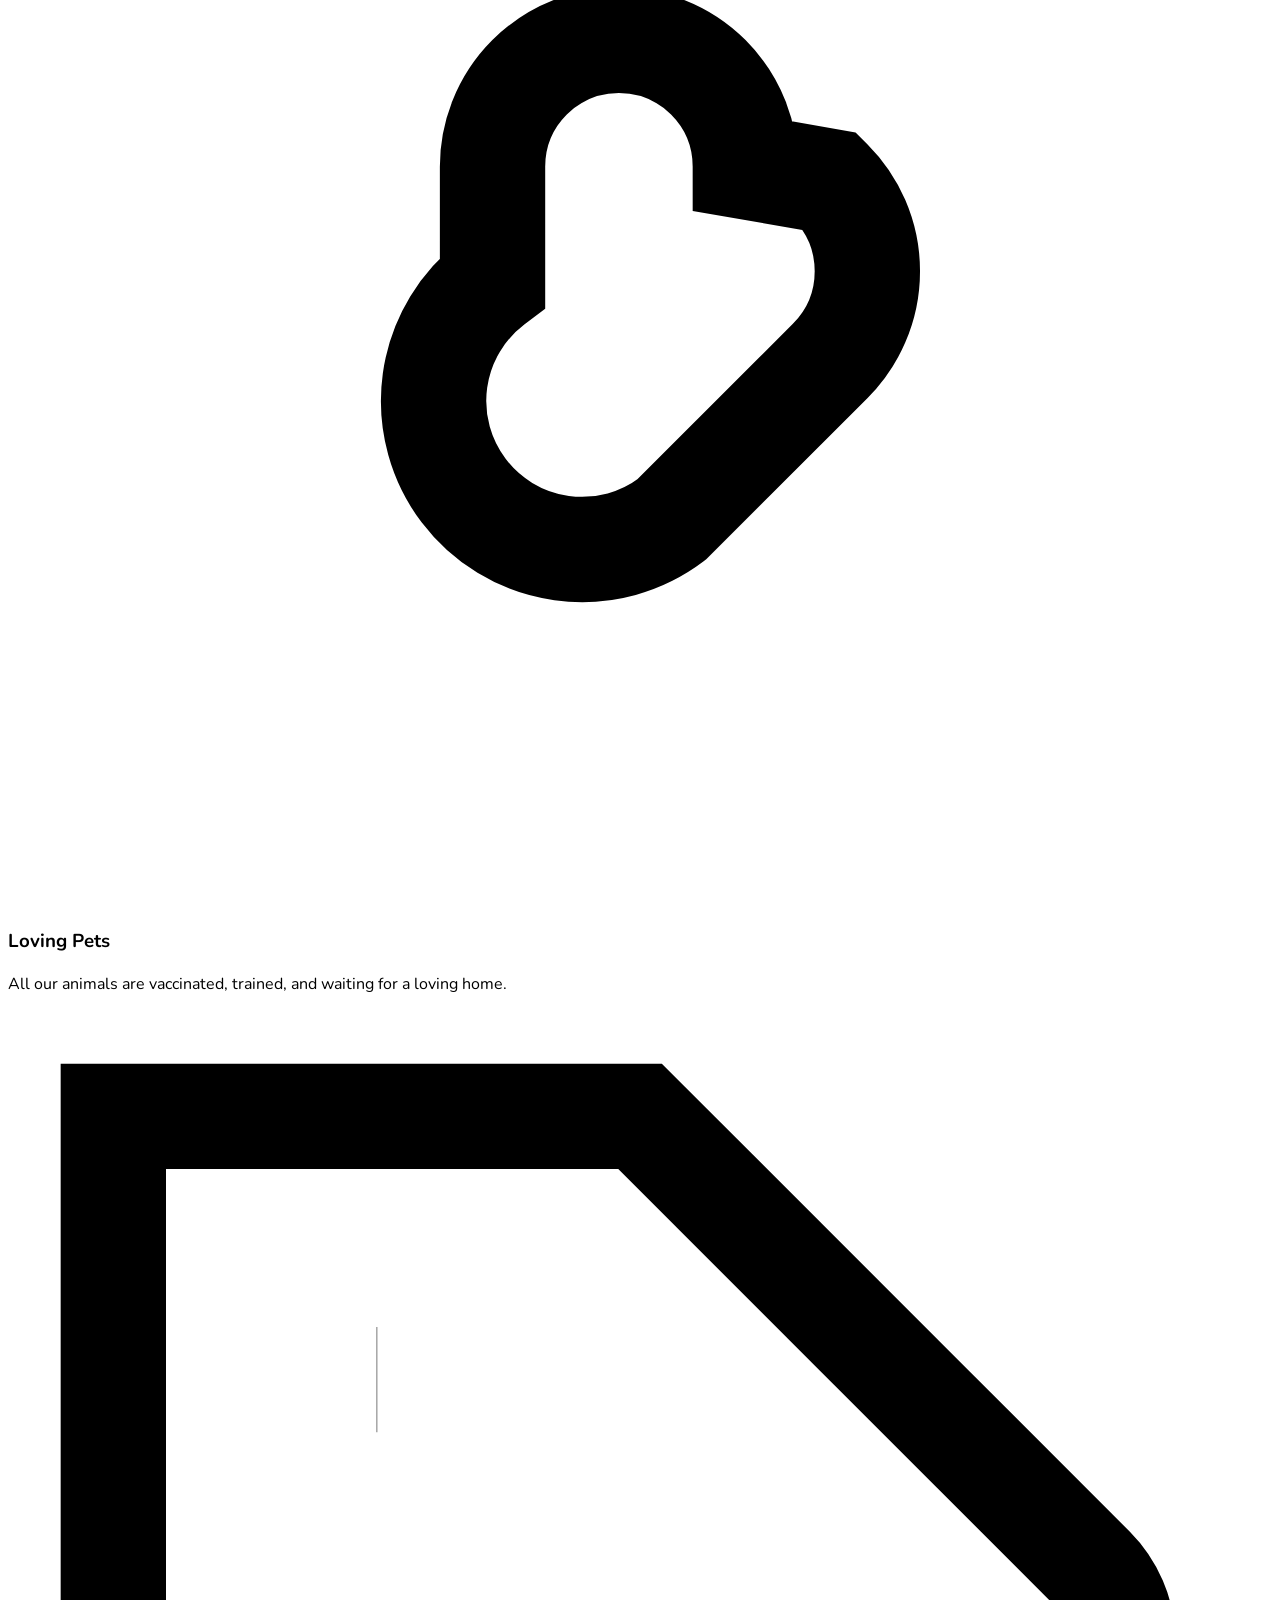
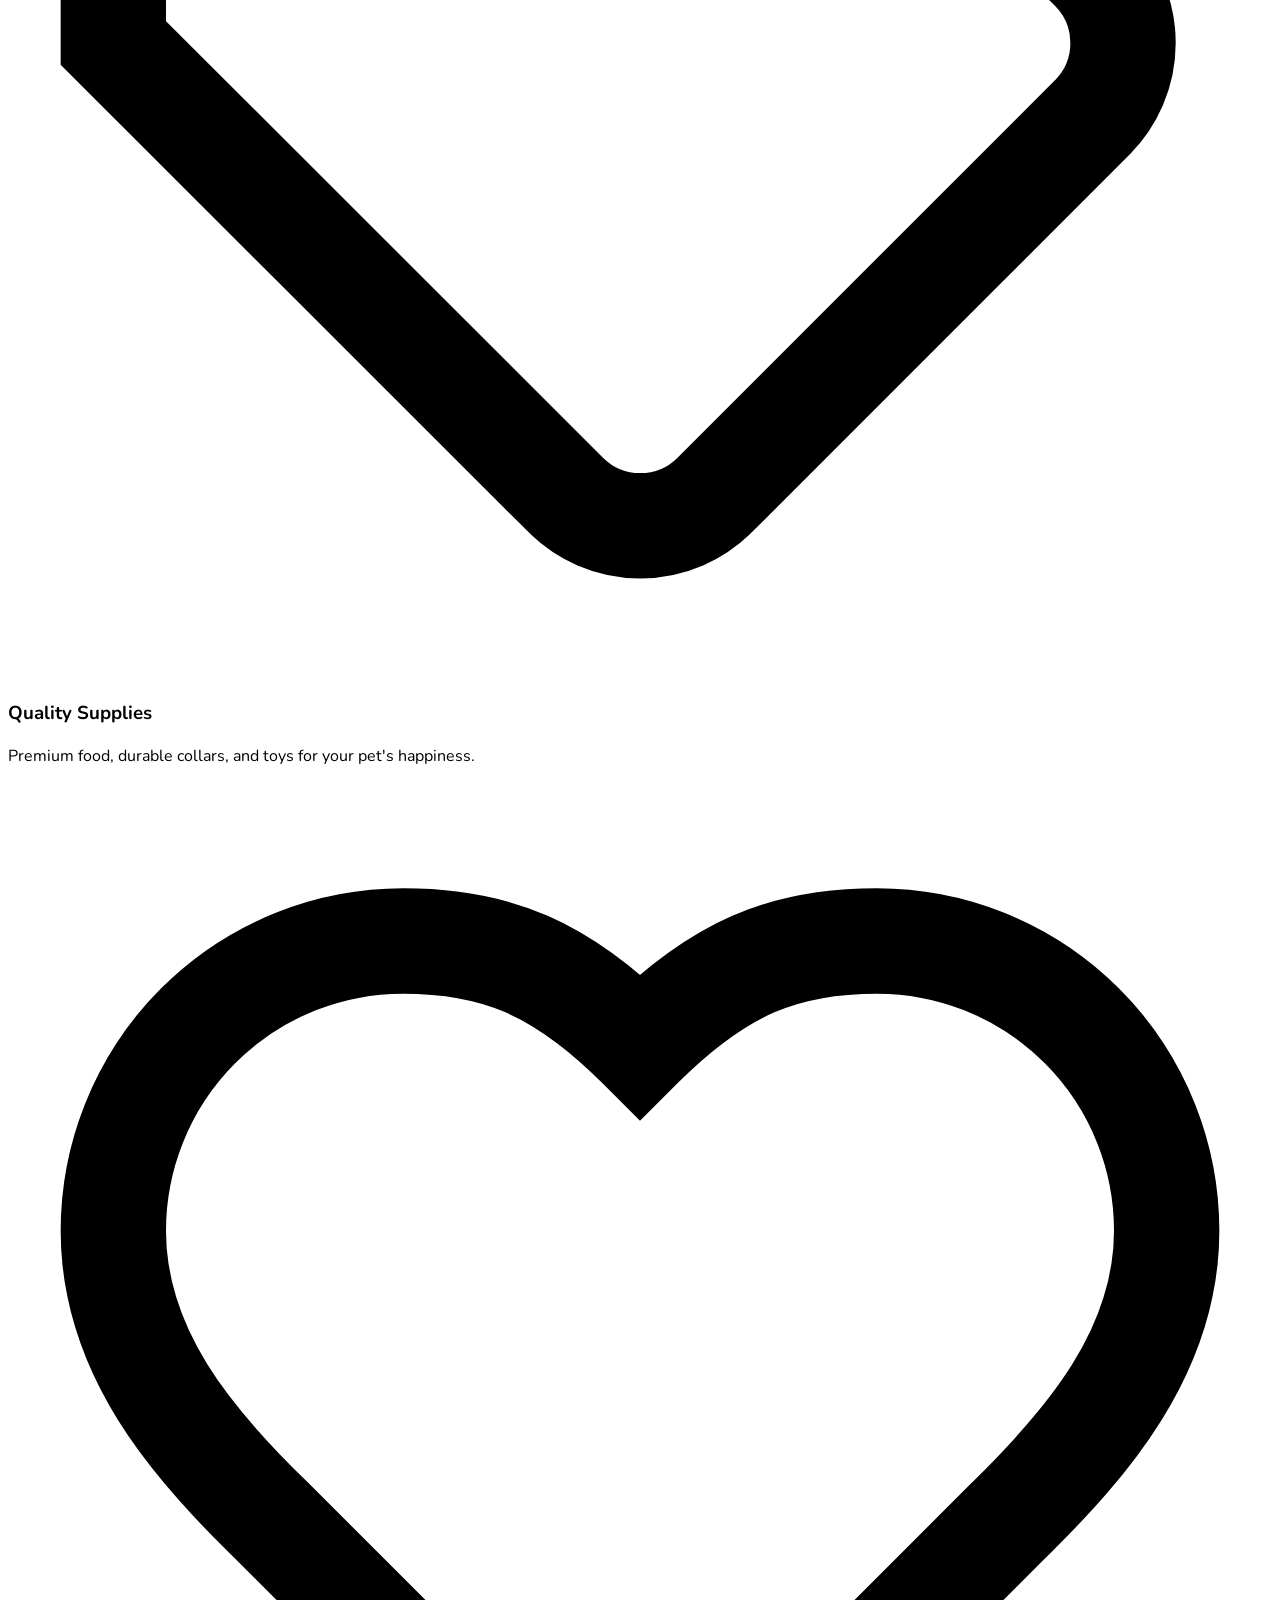
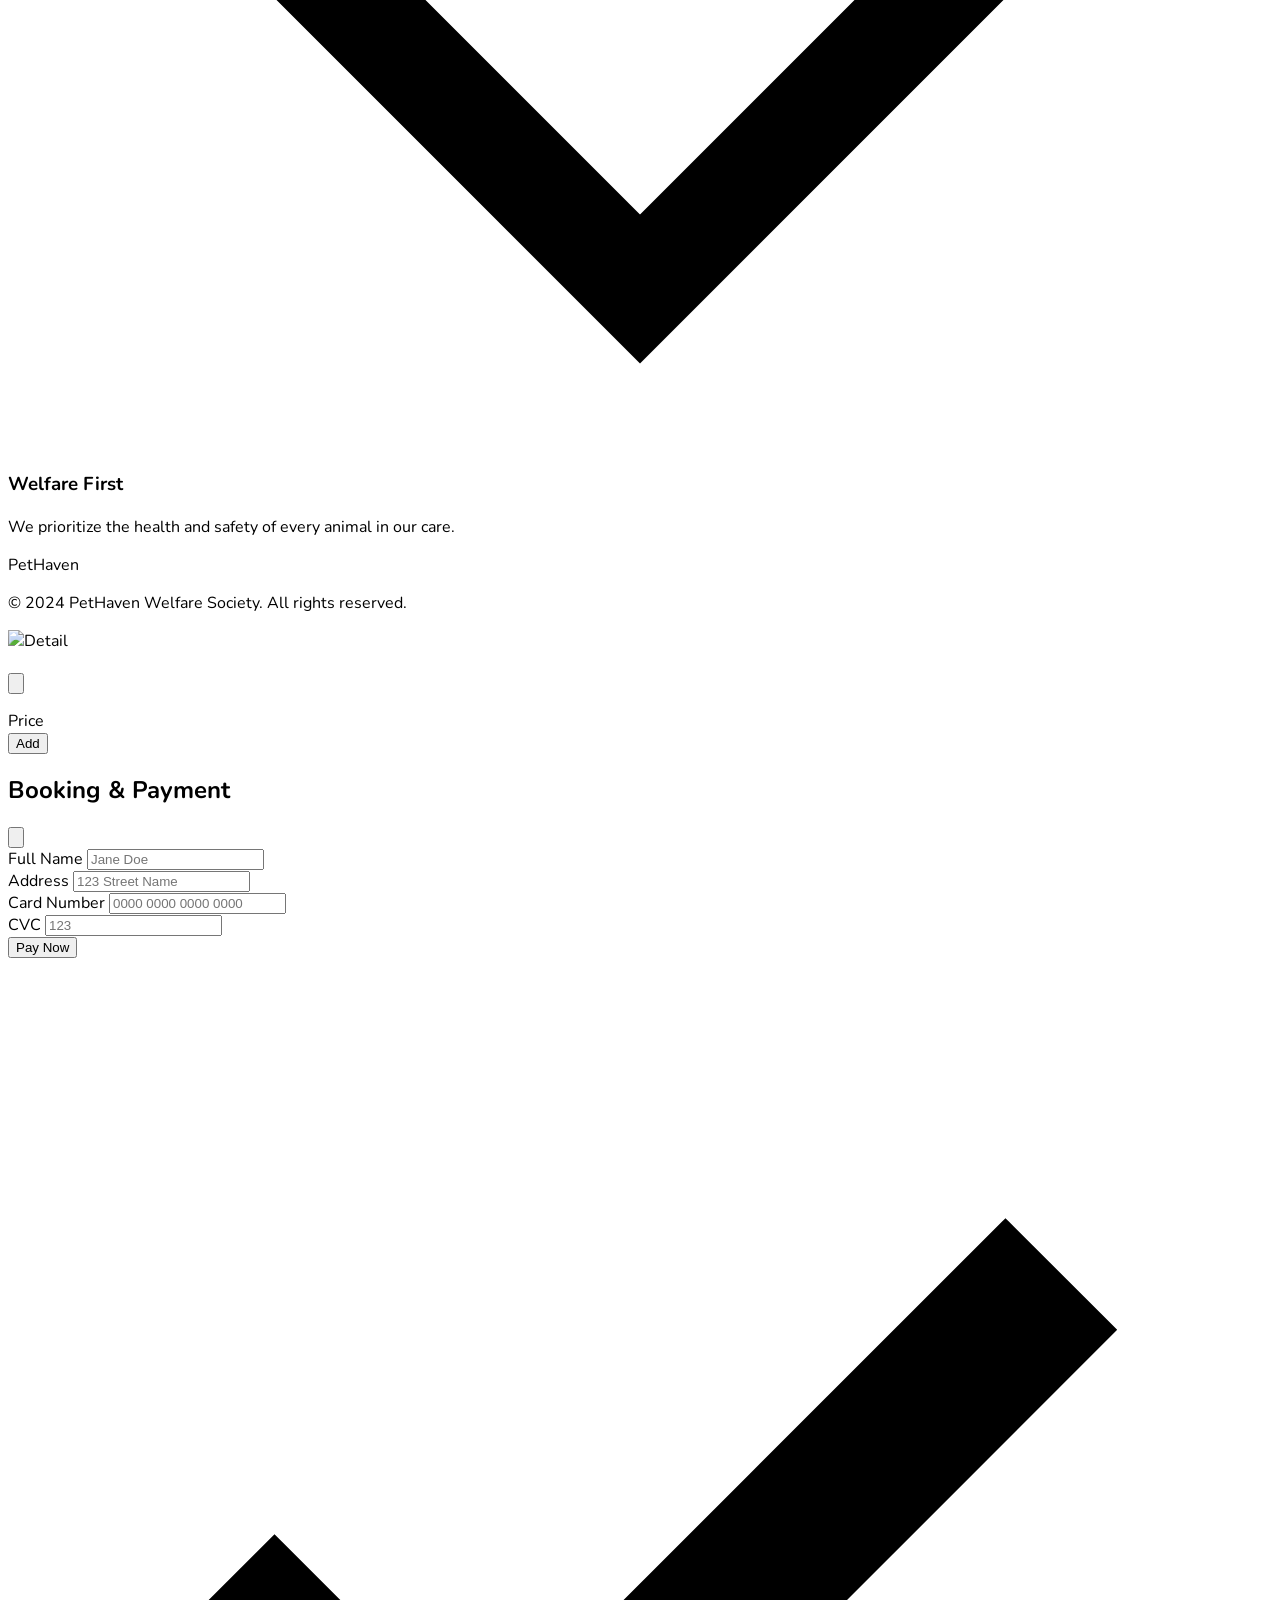
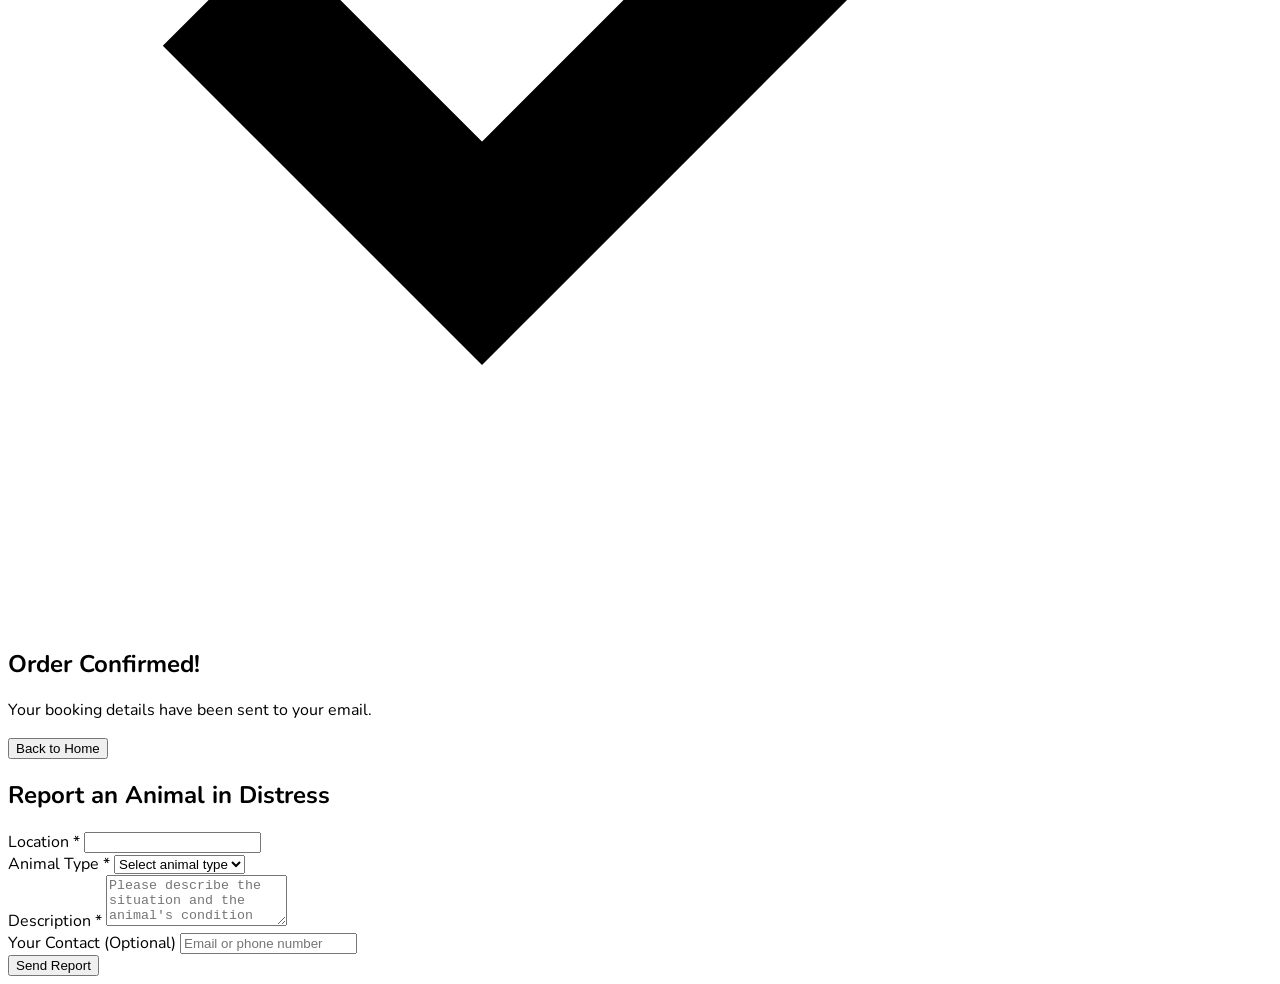
==== commit 1f74dbd3: "Update index.html" ====
--- a/index.html
+++ b/index.html
@@ -36,10 +36,10 @@
 
             <!-- Desktop Menu -->
             <div class="hidden md:flex space-x-8 font-semibold text-gray-600" id="desktop-menu">
-                <button onclick="window.app.navigate('home')" class="nav-link hover:text-orange-500 transition-colors" data-target="home">Home</button>
-                <button onclick="window.app.navigate('adopt')" class="nav-link hover:text-orange-500 transition-colors" data-target="adopt">Adopt</button>
-                <button onclick="window.app.navigate('shop')" class="nav-link hover:text-orange-500 transition-colors" data-target="shop">Shop</button>
-                <button onclick="window.app.navigate('welfare')" class="nav-link hover:text-orange-500 transition-colors" data-target="welfare">Welfare</button>
+                <a href="#" onclick="window.app.navigate('home'); return false;" class="nav-link hover:text-orange-500 transition-colors" data-target="home">Home</a>
+                <a href="#" onclick="window.app.navigate('adopt'); return false;" class="nav-link hover:text-orange-500 transition-colors" data-target="adopt">Adopt</a>
+                <a href="#" onclick="window.app.navigate('shop'); return false;" class="nav-link hover:text-orange-500 transition-colors" data-target="shop">Shop</a>
+                <a href="#" onclick="window.app.navigate('welfare'); return false;" class="nav-link hover:text-orange-500 transition-colors" data-target="welfare">Welfare</a>
             </div>
 
             <!-- Cart Icon -->
@@ -51,10 +51,10 @@
         
         <!-- Mobile Menu -->
         <div class="md:hidden flex justify-around py-3 bg-orange-50 text-sm font-medium border-t border-orange-100">
-            <button onclick="window.app.navigate('home')" class="nav-mobile-link text-gray-500" data-target="home">Home</button>
-            <button onclick="window.app.navigate('adopt')" class="nav-mobile-link text-gray-500" data-target="adopt">Adopt</button>
-            <button onclick="window.app.navigate('shop')" class="nav-mobile-link text-gray-500" data-target="shop">Shop</button>
-            <button onclick="window.app.navigate('welfare')" class="nav-mobile-link text-gray-500" data-target="welfare">Welfare</button>
+            <a href="#" onclick="window.app.navigate('home'); return false;" class="nav-mobile-link text-gray-500" data-target="home">Home</a>
+            <a href="#" onclick="window.app.navigate('adopt'); return false;" class="nav-mobile-link text-gray-500" data-target="adopt">Adopt</a>
+            <a href="#" onclick="window.app.navigate('shop'); return false;" class="nav-mobile-link text-gray-500" data-target="shop">Shop</a>
+            <a href="#" onclick="window.app.navigate('welfare'); return false;" class="nav-mobile-link text-gray-500" data-target="welfare">Welfare</a>
         </div>
     </nav>
 
@@ -352,8 +352,3 @@
     <!-- Load JavaScript -->
     <script src="app.js"></script>
 </body>
-<<<<<<< HEAD
-</html>
-=======
-</html>
->>>>>>> 139c765b5bd2a72dda10e584c02408097d67653d
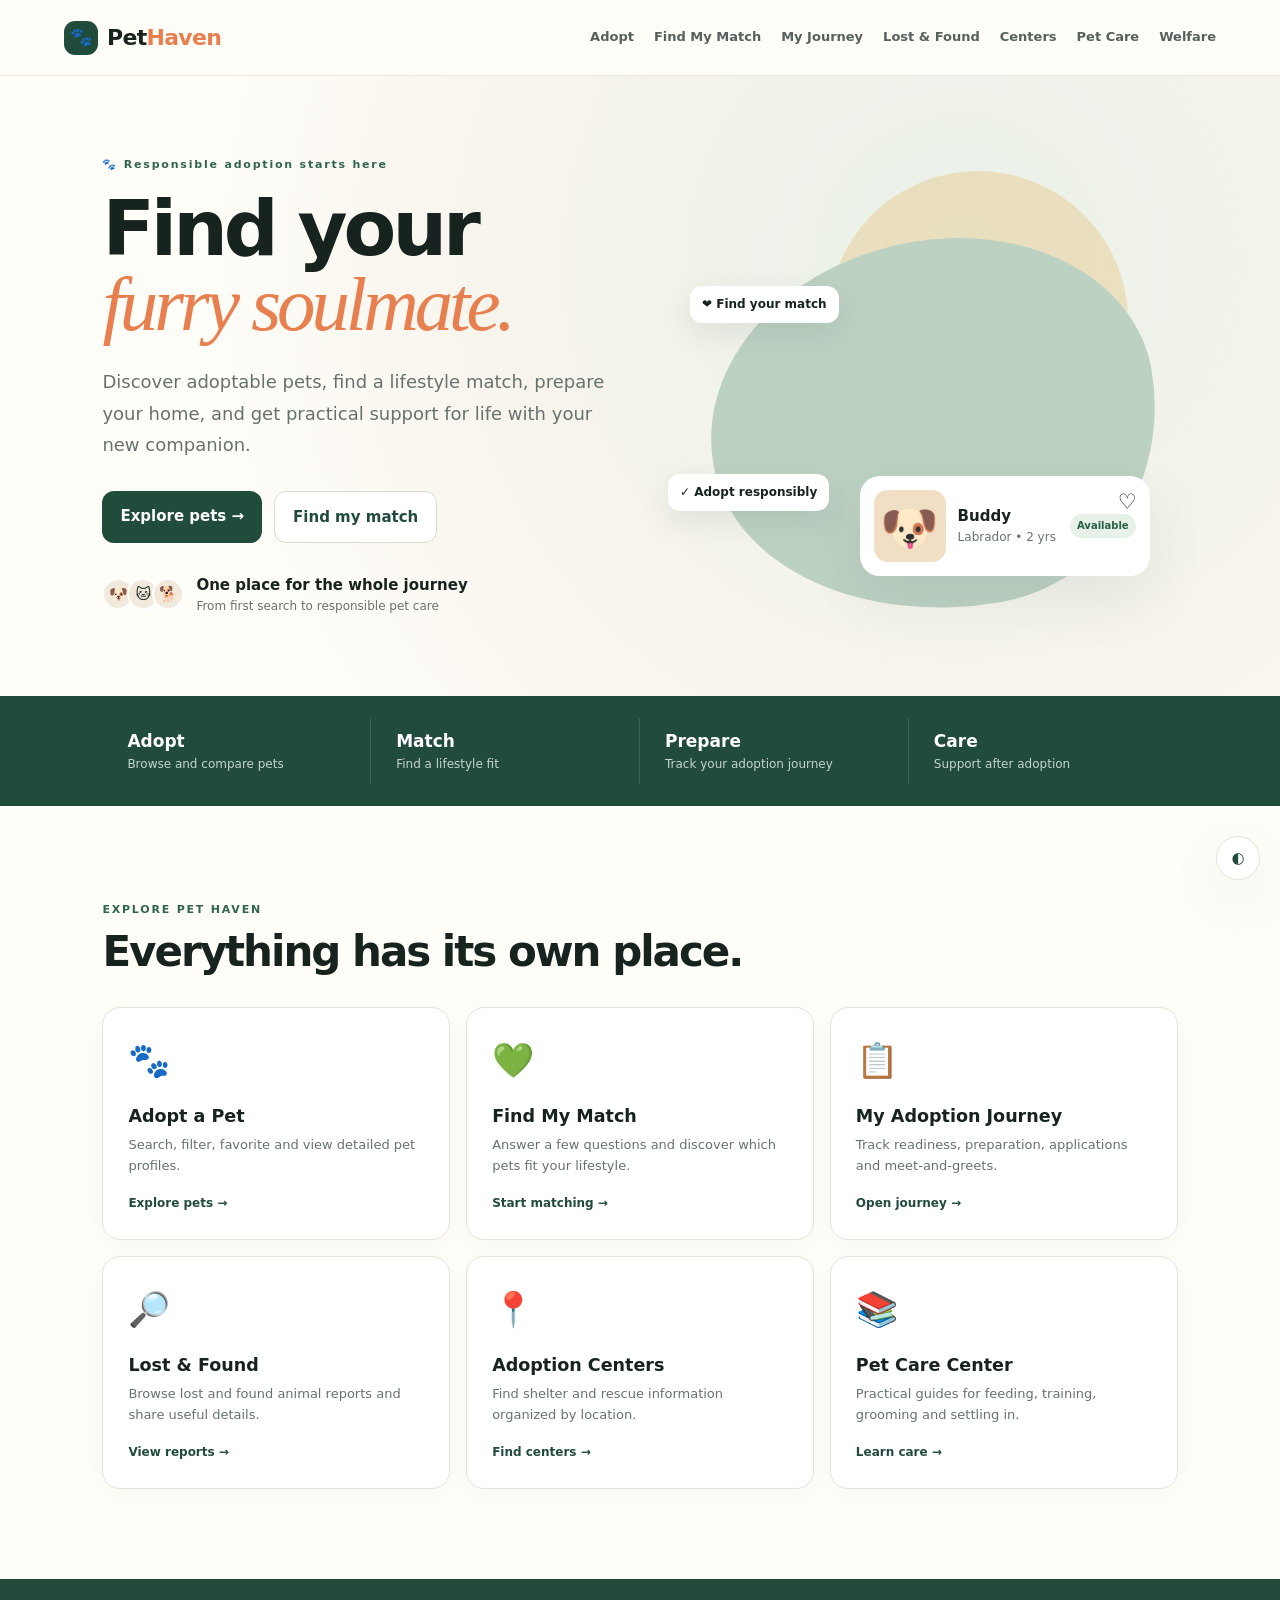
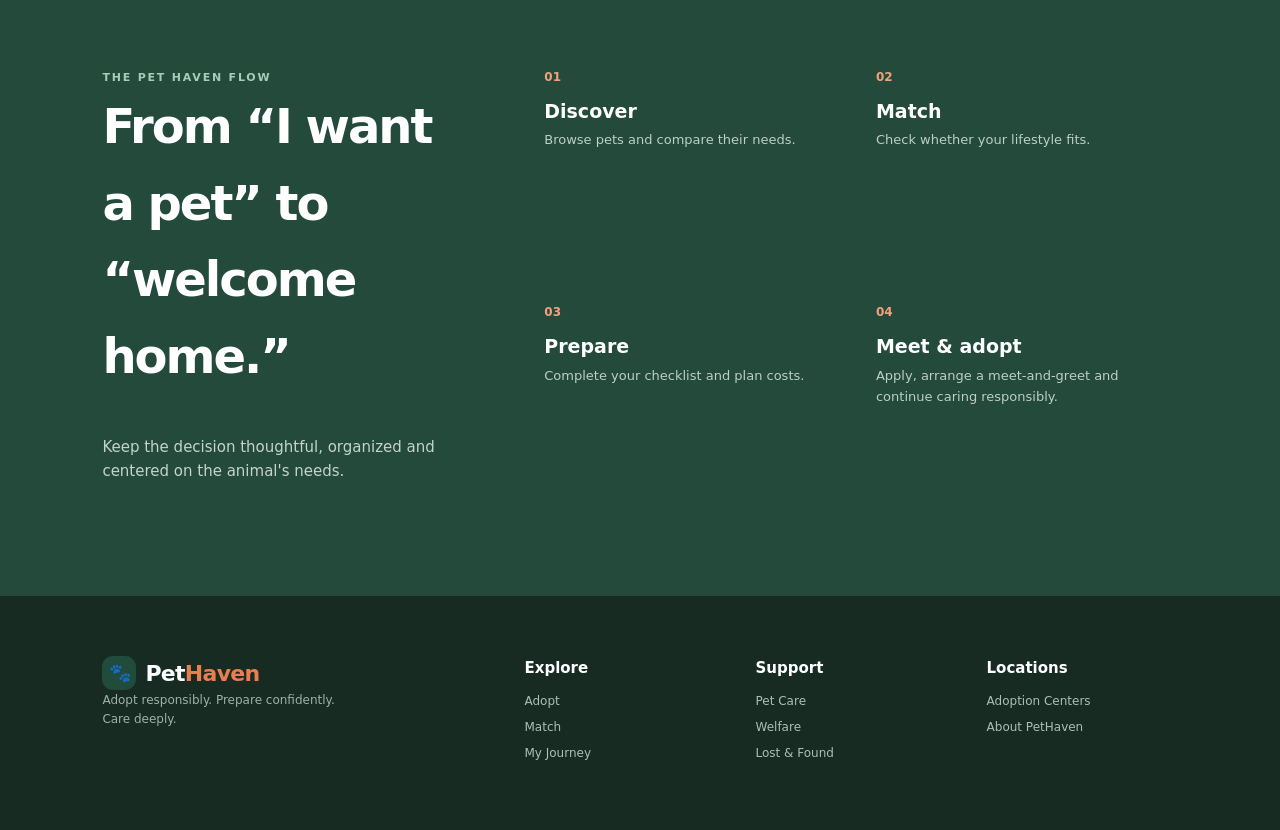
==== commit 4016fd5a: "Update website files" ====
--- a/index.html
+++ b/index.html
@@ -1,354 +1,302 @@
-<!DOCTYPE html>
+<!doctype html>
 <html lang="en">
 <head>
-    <meta charset="UTF-8">
-    <meta name="viewport" content="width=device-width, initial-scale=1.0">
-    <title>PetHaven - Adopt, Shop & Care</title>
-    <!-- Add Tailwind CSS from CDN -->
-    <script src="https://cdn.tailwindcss.com"></script>
-    <link href="https://fonts.googleapis.com/css2?family=Nunito:wght@400;600;700;800&display=swap" rel="stylesheet">
-    <style>
-        body { font-family: 'Nunito', sans-serif; }
-        .hidden-section { display: none; }
-        .fade-in { animation: fadeIn 0.3s ease-in-out; }
-        @keyframes fadeIn { from { opacity: 0; } to { opacity: 1; } }
-        .line-clamp-2 { display: -webkit-box; -webkit-line-clamp: 2; -webkit-box-orient: vertical; overflow: hidden; }
-        
-        /* Custom Scrollbar */
-        ::-webkit-scrollbar { width: 8px; }
-        ::-webkit-scrollbar-track { background: #f1f1f1; }
-        ::-webkit-scrollbar-thumb { background: #ea580c; border-radius: 4px; }
-        ::-webkit-scrollbar-thumb:hover { background: #c2410c; }
-        /* Animation for cart items */
-        @keyframes fadeIn { from { opacity: 0; transform: translateY(10px); } to { opacity: 1; transform: translateY(0); } }
-        .animate-fade-in { animation: fadeIn 0.3s ease-out forwards; }
-    </style>
+  <meta charset="UTF-8">
+  <meta name="viewport" content="width=device-width,initial-scale=1">
+  <meta name="description" content="PetHaven — a responsible pet adoption and care platform.">
+  <title>PetHaven | Home</title>
+  <link rel="stylesheet" href="/styles.css">
 </head>
-<body class="bg-orange-50 text-gray-800 flex flex-col min-h-screen">
-    <!-- Navigation -->
-    <nav class="sticky top-0 z-50 bg-white shadow-md">
-        <div class="container mx-auto px-4 py-3 flex justify-between items-center">
-            <!-- Logo -->
-            <div class="flex items-center space-x-2 text-orange-600 font-bold text-2xl cursor-pointer" onclick="window.app.navigate('home')">
-                <svg class="w-8 h-8" fill="none" stroke="currentColor" stroke-width="2" viewBox="0 0 24 24"><path stroke-linecap="round" stroke-linejoin="round" d="M14 10a2.4 2.4 0 0 0-4.8 0v2.2a2.4 2.4 0 0 0 3.4 4.5l3.01-3.01a2.41 2.41 0 0 0 0-3.41z"/><path stroke-linecap="round" stroke-linejoin="round" d="M2 17.55V19a2 2 0 0 0 2 2h16a2 2 0 0 0 2-2v-1.45a7 7 0 0 0-4-6.32V8a5 5 0 0 0-5-5 5 5 0 0 0-5 5v3.23a7 7 0 0 0-4 6.32Z"/></svg>
-                <span>PetHaven</span>
-            </div>
-
-            <!-- Desktop Menu -->
-            <div class="hidden md:flex space-x-8 font-semibold text-gray-600" id="desktop-menu">
-                <a href="#" onclick="window.app.navigate('home'); return false;" class="nav-link hover:text-orange-500 transition-colors" data-target="home">Home</a>
-                <a href="#" onclick="window.app.navigate('adopt'); return false;" class="nav-link hover:text-orange-500 transition-colors" data-target="adopt">Adopt</a>
-                <a href="#" onclick="window.app.navigate('shop'); return false;" class="nav-link hover:text-orange-500 transition-colors" data-target="shop">Shop</a>
-                <a href="#" onclick="window.app.navigate('welfare'); return false;" class="nav-link hover:text-orange-500 transition-colors" data-target="welfare">Welfare</a>
-            </div>
-
-            <!-- Cart Icon -->
-            <div class="relative cursor-pointer" onclick="window.app.navigate('cart')">
-                <svg class="w-7 h-7 text-gray-600 hover:text-orange-600 transition-colors" fill="none" stroke="currentColor" stroke-width="2" viewBox="0 0 24 24"><circle cx="8" cy="21" r="1"/><circle cx="19" cy="21" r="1"/><path stroke-linecap="round" stroke-linejoin="round" d="M2.05 2.05h2l2.66 12.42a2 2 0 0 0 2 1.58h9.78a2 2 0 0 0 1.95-1.57l1.65-7.43H5.12"/></svg>
-                <span id="cart-count" class="absolute -top-2 -right-2 bg-red-500 text-white text-xs font-bold rounded-full w-5 h-5 flex items-center justify-center hidden">0</span>
-            </div>
-        </div>
-        
-        <!-- Mobile Menu -->
-        <div class="md:hidden flex justify-around py-3 bg-orange-50 text-sm font-medium border-t border-orange-100">
-            <a href="#" onclick="window.app.navigate('home'); return false;" class="nav-mobile-link text-gray-500" data-target="home">Home</a>
-            <a href="#" onclick="window.app.navigate('adopt'); return false;" class="nav-mobile-link text-gray-500" data-target="adopt">Adopt</a>
-            <a href="#" onclick="window.app.navigate('shop'); return false;" class="nav-mobile-link text-gray-500" data-target="shop">Shop</a>
-            <a href="#" onclick="window.app.navigate('welfare'); return false;" class="nav-mobile-link text-gray-500" data-target="welfare">Welfare</a>
-        </div>
-    </nav>
-
-    <!-- Main Content Area -->
-    <main class="flex-grow">
-        <!-- Home Section -->
-        <section id="home" class="page-section fade-in">
-            <div class="relative bg-orange-100 h-[500px] flex items-center justify-center overflow-hidden">
-                <!-- <img src="https://images.unsplash.com/photo-1450778865369-0994ca87d253?auto=format&fit=crop&w=1600&q=80" alt="Happy Pets" class="absolute inset-0 w-full h-full object-cover opacity-40 mix-blend-multiply"> -->
-                <div class="relative z-10 text-center px-4 max-w-3xl">
-                    <h1 class="text-4xl md:text-6xl font-extrabold text-orange-900 mb-6 drop-shadow-sm">Find Your Furry Soulmate</h1>
-                    <p class="text-xl text-gray-800 mb-8 font-medium">Adopt love, shop essentials, and support animal welfare.</p>
-                    <div class="flex flex-col sm:flex-row justify-center gap-4">
-                        <button onclick="window.app.navigate('adopt')" class="bg-orange-600 hover:bg-orange-700 text-white px-8 py-3 rounded-full font-bold text-lg shadow-lg transition-transform transform hover:scale-105">Adopt a Pet</button>
-                        <button onclick="window.app.navigate('shop')" class="bg-white hover:bg-gray-50 text-orange-600 px-8 py-3 rounded-full font-bold text-lg shadow-lg transition-transform transform hover:scale-105">Shop Supplies</button>
-                    </div>
-                </div>
-            </div>
-            
-            <!-- Featured Categories Preview -->
-            <div class="container mx-auto px-4 py-16">
-                <h2 class="text-3xl font-bold text-center text-gray-800 mb-12">Why Choose PetHaven?</h2>
-                <div class="grid grid-cols-1 md:grid-cols-3 gap-8 text-center">
-                    <div class="bg-white p-6 rounded-2xl shadow-sm border border-orange-100">
-                        <div class="w-16 h-16 bg-orange-100 rounded-full flex items-center justify-center mx-auto mb-4 text-orange-600">
-                            <svg class="w-8 h-8" fill="none" stroke="currentColor" stroke-width="2" viewBox="0 0 24 24"><path d="M14 10a2.4 2.4 0 0 0-4.8 0v2.2a2.4 2.4 0 0 0 3.4 4.5l3.01-3.01a2.41 2.41 0 0 0 0-3.41z"/></svg>
-                        </div>
-                        <h3 class="text-xl font-bold mb-2">Loving Pets</h3>
-                        <p class="text-gray-600">All our animals are vaccinated, trained, and waiting for a loving home.</p>
-                    </div>
-                    <div class="bg-white p-6 rounded-2xl shadow-sm border border-emerald-100">
-                        <div class="w-16 h-16 bg-emerald-100 rounded-full flex items-center justify-center mx-auto mb-4 text-emerald-600">
-                            <svg class="w-8 h-8" fill="none" stroke="currentColor" stroke-width="2" viewBox="0 0 24 24"><path d="M20.59 13.41l-7.17 7.17a2 2 0 0 1-2.83 0L2 12V2h10l8.59 8.59a2 2 0 0 1 0 2.82z"/><line x1="7" y1="7" x2="7.01" y2="7"/></svg>
-                        </div>
-                        <h3 class="text-xl font-bold mb-2">Quality Supplies</h3>
-                        <p class="text-gray-600">Premium food, durable collars, and toys for your pet's happiness.</p>
-                    </div>
-                    <div class="bg-white p-6 rounded-2xl shadow-sm border border-blue-100">
-                        <div class="w-16 h-16 bg-blue-100 rounded-full flex items-center justify-center mx-auto mb-4 text-blue-600">
-                            <svg class="w-8 h-8" fill="none" stroke="currentColor" stroke-width="2" viewBox="0 0 24 24"><path d="M19 14c1.49-1.46 3-3.21 3-5.5A5.5 5.5 0 0 0 16.5 3c-1.76 0-3 .5-4.5 2-1.5-1.5-2.74-2-4.5-2A5.5 5.5 0 0 0 2 8.5c0 2.3 1.5 4.05 3 5.5l7 7Z"/></svg>
-                        </div>
-                        <h3 class="text-xl font-bold mb-2">Welfare First</h3>
-                        <p class="text-gray-600">We prioritize the health and safety of every animal in our care.</p>
-                    </div>
-                </div>
-            </div>
-        </section>
-
-        <!-- Adopt Section -->
-        <section id="adopt" class="page-section hidden-section fade-in">
-            <div class="container mx-auto px-4 py-8">
-                <div class="flex flex-col md:flex-row justify-between items-center mb-8">
-                    <div>
-                        <h2 class="text-3xl font-bold text-gray-800">Adopt a Pet</h2>
-                        <p class="text-gray-600 mt-2">Find your perfect companion by breed and type.</p>
-                    </div>
-                    <div class="mt-4 md:mt-0 space-x-2" id="pet-filters">
-                        <button onclick="window.app.filterPets('All')" class="filter-btn active px-4 py-2 rounded-full border border-orange-600 bg-orange-600 text-white transition-colors">All</button>
-                        <button onclick="window.app.filterPets('Dog')" class="filter-btn px-4 py-2 rounded-full border border-gray-300 bg-white text-gray-600 hover:bg-orange-50 transition-colors">Dogs</button>
-                        <button onclick="window.app.filterPets('Cat')" class="filter-btn px-4 py-2 rounded-full border border-gray-300 bg-white text-gray-600 hover:bg-orange-50 transition-colors">Cats</button>
-                    </div>
-                </div>
-                <div id="pets-grid" class="grid grid-cols-1 sm:grid-cols-2 lg:grid-cols-3 gap-8">
-                    <!-- Dynamic Pet Cards Injected Here -->
-                </div>
-            </div>
-        </section>
-
-        <!-- Shop Section -->
-        <section id="shop" class="page-section hidden-section fade-in">
-            <div class="container mx-auto px-4 py-8">
-                <div class="flex flex-col md:flex-row justify-between items-center mb-8">
-                    <div>
-                        <h2 class="text-3xl font-bold text-gray-800">Pet Shop</h2>
-                        <p class="text-gray-600 mt-2">Food, collars, and accessories.</p>
-                    </div>
-                    <div class="mt-4 md:mt-0 space-x-2" id="shop-filters">
-                        <button onclick="window.app.filterShop('All')" class="shop-filter-btn active px-4 py-2 rounded-full border border-emerald-600 bg-emerald-600 text-white transition-colors">All</button>
-                        <button onclick="window.app.filterShop('Food')" class="shop-filter-btn px-4 py-2 rounded-full border border-gray-300 bg-white text-gray-600 hover:bg-emerald-50 transition-colors">Food</button>
-                        <button onclick="window.app.filterShop('Collar')" class="shop-filter-btn px-4 py-2 rounded-full border border-gray-300 bg-white text-gray-600 hover:bg-emerald-50 transition-colors">Collars</button>
-                    </div>
-                </div>
-                <div id="shop-grid" class="grid grid-cols-1 sm:grid-cols-2 lg:grid-cols-4 gap-6">
-                    <!-- Dynamic Product Cards Injected Here -->
-                </div>
-            </div>
-        </section>
-
-        <!-- Welfare Section -->
-        <section id="welfare" class="page-section hidden-section fade-in">
-            <div class="container mx-auto px-4 py-12">
-                <div class="bg-white rounded-3xl shadow-xl overflow-hidden border border-gray-100">
-                    <div class="md:flex">
-                        <div class="md:w-1/2">
-                            <img src="https://images.unsplash.com/photo-1544568100-847a948585b9?auto=format&fit=crop&w=1200&q=80" alt="Vet Care" class="w-full h-full object-cover">
-                        </div>
-                        <div class="md:w-1/2 p-8 md:p-12 flex flex-col justify-center">
-                            <h2 class="text-3xl font-bold text-gray-900 mb-6">Animal Welfare & Management</h2>
-                            <p class="text-gray-600 mb-6">Our dedicated team works tirelessly to ensure the physical and mental well-being of every animal. We follow strict protocols for health management, nutrition, and socialization.</p>
-                            
-                            <div class="space-y-6">
-                                <div class="flex items-start">
-                                    <div class="bg-blue-100 p-3 rounded-full mr-4 text-blue-600">
-                                        <svg class="w-6 h-6" fill="none" stroke="currentColor" stroke-width="2" viewBox="0 0 24 24"><path d="M4.318 6.318a4.5 4.5 0 000 6.364L12 20.364l7.682-7.682a4.5 4.5 0 00-6.364-6.364L12 7.636l-1.318-1.318a4.5 4.5 0 00-6.364 0z"/></svg>
-                                    </div>
-                                    <div>
-                                        <h3 class="font-bold text-lg text-gray-900">Health Checks</h3>
-                                        <p class="text-gray-500 text-sm">Regular veterinary screenings, vaccinations, and dental care.</p>
-                                    </div>
-                                </div>
-                                <div class="flex items-start">
-                                    <div class="bg-green-100 p-3 rounded-full mr-4 text-green-600">
-                                        <svg class="w-6 h-6" fill="none" stroke="currentColor" stroke-width="2" viewBox="0 0 24 24"><path d="M3 12l2-2m0 0l7-7 7 7M5 10v10a1 1 0 001 1h3m10-11l2 2m-2-2v10a1 1 0 01-1 1h-3m-6 0a1 1 0 001-1v-4a1 1 0 011-1h2a1 1 0 011 1v4a1 1 0 001 1m-6 0h6"/></svg>
-                                    </div>
-                                    <div>
-                                        <h3 class="font-bold text-lg text-gray-900">Habitat Management</h3>
-                                        <p class="text-gray-500 text-sm">Clean, spacious, and enriched environments for all breeds.</p>
-                                    </div>
-                                </div>
-                            </div>
-
-                            <div class="mt-8 p-6 bg-blue-50 rounded-xl border border-blue-100">
-                                <h3 class="font-bold text-blue-900 mb-2">Report a Case</h3>
-                                <p class="text-blue-800 text-sm mb-4">See an animal in distress? Let us know immediately.</p>
-                                <button onclick="window.app.openRescueModal()" class="w-full bg-blue-600 text-white py-2 rounded-lg font-bold hover:bg-blue-700 transition-colors">Contact Rescue Team</button>
-                            </div>
-                        </div>
-                    </div>
-                </div>
-            </div>
-        </section>
-
-        <!-- Cart Section -->
-        <section id="cart" class="page-section hidden-section fade-in">
-            <div class="container mx-auto px-4 py-12 max-w-4xl">
-                <h2 class="text-3xl font-bold text-gray-900 mb-8">Your Cart</h2>
-                
-                <div id="cart-empty-message" class="text-center hidden">
-                    <div class="bg-orange-50 w-24 h-24 rounded-full flex items-center justify-center mx-auto mb-6 text-orange-400">
-                        <svg class="w-10 h-10" fill="none" stroke="currentColor" stroke-width="2" viewBox="0 0 24 24"><circle cx="8" cy="21" r="1"/><circle cx="19" cy="21" r="1"/><path d="M2.05 2.05h2l2.66 12.42a2 2 0 0 0 2 1.58h9.78a2 2 0 0 0 1.95-1.57l1.65-7.43H5.12"/></svg>
-                    </div>
-                    <h3 class="text-xl font-bold text-gray-800">Your cart is empty</h3>
-                    <button onclick="window.app.navigate('shop')" class="mt-6 bg-orange-600 text-white px-8 py-2 rounded-full font-bold">Start Shopping</button>
-                </div>
-
-                <div id="cart-content" class="flex flex-col lg:flex-row gap-8">
-                    <!-- Cart Items List -->
-                    <div id="cart-items" class="flex-1 space-y-4"></div>
-
-                    <!-- Checkout Summary -->
-                    <div class="lg:w-80 h-fit bg-white p-6 rounded-2xl shadow-lg border border-gray-100">
-                        <h3 class="font-bold text-lg text-gray-900 mb-4">Order Summary</h3>
-                        <div class="space-y-2 mb-6 text-gray-600">
-                            <div class="flex justify-between"><span>Subtotal</span><span id="cart-subtotal">$0</span></div>
-                            <div class="flex justify-between"><span>Taxes (Included)</span><span>$0</span></div>
-                            <div class="flex justify-between font-bold text-gray-900 pt-4 border-t"><span>Total</span><span id="cart-total">$0</span></div>
-                        </div>
-                        <button onclick="window.app.openCheckout()" class="w-full bg-orange-600 hover:bg-orange-700 text-white py-3 rounded-xl font-bold shadow-md transition-colors">Proceed to Booking</button>
-                    </div>
-                </div>
-            </div>
-        </section>
-    </main>
-
-    <!-- Footer -->
-    <footer class="bg-gray-900 text-white py-8 mt-auto">
-        <div class="container mx-auto px-4 text-center">
-            <p class="font-bold text-xl mb-2">PetHaven</p>
-            <p class="text-gray-400 text-sm">© 2024 PetHaven Welfare Society. All rights reserved.</p>
-        </div>
-    </footer>
-
-    <!-- MODAL: Product/Pet Details -->
-    <div id="details-modal" class="fixed inset-0 z-[60] hidden">
-        <div class="absolute inset-0 bg-black/50 backdrop-blur-sm" onclick="window.app.closeModal('details-modal')"></div>
-        <div class="absolute top-1/2 left-1/2 transform -translate-x-1/2 -translate-y-1/2 bg-white rounded-2xl shadow-2xl w-full max-w-2xl overflow-hidden flex flex-col md:flex-row">
-            <div class="md:w-1/2 h-64 md:h-auto bg-gray-100 relative">
-                <img id="modal-img" src="" alt="Detail" class="absolute inset-0 w-full h-full object-cover">
-            </div>
-            <div class="md:w-1/2 p-8 flex flex-col overflow-y-auto">
-                <div class="flex justify-between items-start mb-2">
-                    <h2 id="modal-title" class="text-2xl font-bold text-gray-900"></h2>
-                    <button onclick="window.app.closeModal('details-modal')" class="text-gray-400 hover:text-gray-600">
-                        <svg class="w-6 h-6" fill="none" stroke="currentColor" stroke-width="2" viewBox="0 0 24 24"><path d="M6 18L18 6M6 6l12 12"/></svg>
-                    </button>
-                </div>
-                <p id="modal-subtitle" class="text-emerald-600 font-bold text-sm uppercase mb-4"></p>
-                <p id="modal-desc" class="text-gray-600 mb-6 flex-grow"></p>
-                <div id="modal-meta" class="grid grid-cols-2 gap-4 mb-6 hidden">
-                    <!-- Injected meta info like age/gender -->
-                </div>
-                <div class="pt-4 border-t border-gray-100 mt-auto">
-                    <div class="flex justify-between items-center mb-4">
-                        <span class="text-gray-500">Price</span>
-                        <span id="modal-price" class="text-3xl font-bold text-gray-900"></span>
-                    </div>
-                    <button id="modal-action-btn" class="w-full bg-orange-600 hover:bg-orange-700 text-white py-3 rounded-xl font-bold transition-colors">Add</button>
-                </div>
-            </div>
-        </div>
-    </div>
-
-    <!-- MODAL: Checkout / Payment -->
-    <div id="payment-modal" class="fixed inset-0 z-[70] hidden">
-        <div class="absolute inset-0 bg-black/60 backdrop-blur-sm" onclick="window.app.closeModal('payment-modal')"></div>
-        <div class="absolute top-1/2 left-1/2 transform -translate-x-1/2 -translate-y-1/2 bg-white rounded-2xl shadow-2xl w-full max-w-md p-8">
-            
-            <!-- Form State -->
-            <div id="payment-form">
-                <div class="flex justify-between items-center mb-6">
-                    <h2 class="text-2xl font-bold text-gray-900">Booking & Payment</h2>
-                    <button onclick="window.app.closeModal('payment-modal')" class="text-gray-400 hover:text-gray-600">
-                        <svg class="w-6 h-6" fill="none" stroke="currentColor" stroke-width="2" viewBox="0 0 24 24"><path d="M6 18L18 6M6 6l12 12"/></svg>
-                    </button>
-                </div>
-                <form onsubmit="window.app.processPayment(event)" class="space-y-4">
-                    <div>
-                        <label class="block text-xs font-bold text-gray-500 uppercase mb-1">Full Name</label>
-                        <input required type="text" class="w-full border border-gray-300 rounded-lg px-4 py-2 focus:ring-2 focus:ring-orange-500 outline-none" placeholder="Jane Doe">
-                    </div>
-                    <div>
-                        <label class="block text-xs font-bold text-gray-500 uppercase mb-1">Address</label>
-                        <input required type="text" class="w-full border border-gray-300 rounded-lg px-4 py-2 focus:ring-2 focus:ring-orange-500 outline-none" placeholder="123 Street Name">
-                    </div>
-                    <div class="grid grid-cols-2 gap-4">
-                        <div>
-                            <label class="block text-xs font-bold text-gray-500 uppercase mb-1">Card Number</label>
-                            <input required type="text" placeholder="0000 0000 0000 0000" class="w-full border border-gray-300 rounded-lg px-4 py-2 focus:ring-2 focus:ring-orange-500 outline-none">
-                        </div>
-                        <div>
-                            <label class="block text-xs font-bold text-gray-500 uppercase mb-1">CVC</label>
-                            <input required type="text" placeholder="123" class="w-full border border-gray-300 rounded-lg px-4 py-2 focus:ring-2 focus:ring-orange-500 outline-none">
-                        </div>
-                    </div>
-                    <button type="submit" id="pay-btn" class="w-full mt-4 bg-gray-900 hover:bg-black text-white py-3 rounded-xl font-bold transition-colors">
-                        Pay Now
-                    </button>
-                </form>
-            </div>
-
-            <!-- Success State -->
-            <div id="payment-success" class="hidden text-center py-4">
-                <div class="w-20 h-20 bg-green-100 rounded-full flex items-center justify-center mx-auto mb-6 text-green-600 animate-bounce">
-                    <svg class="w-10 h-10" fill="none" stroke="currentColor" stroke-width="3" viewBox="0 0 24 24"><polyline points="20 6 9 17 4 12"/></svg>
-                </div>
-                <h2 class="text-2xl font-bold text-gray-900 mb-2">Order Confirmed!</h2>
-                <p class="text-gray-600 mb-8">Your booking details have been sent to your email.</p>
-                <button onclick="window.app.closeModal('payment-modal'); window.app.navigate('home')" class="w-full bg-orange-600 text-white py-3 rounded-xl font-bold">Back to Home</button>
-            </div>
-        </div>
-    </div>
-
-    <!-- Rescue Team Modal -->
-    <div id="rescue-modal" class="fixed inset-0 z-[80] hidden">
-        <div class="absolute inset-0 bg-black/60 backdrop-blur-sm" onclick="window.app.closeModal('rescue-modal')"></div>
-        <div class="absolute top-1/2 left-1/2 transform -translate-x-1/2 -translate-y-1/2 bg-white rounded-2xl shadow-2xl w-full max-w-md p-8">
-            <h2 class="text-2xl font-bold text-gray-900 mb-6">Report an Animal in Distress</h2>
-            
-            <form id="rescue-form" class="space-y-4">
-                <div>
-                    <label for="location" class="block text-sm font-medium text-gray-700 mb-1">Location *</label>
-                    <input type="text" id="location" required class="w-full px-4 py-2 border border-gray-300 rounded-lg focus:ring-2 focus:ring-blue-500 focus:border-blue-500">
-                </div>
-                
-                <div>
-                    <label for="animal-type" class="block text-sm font-medium text-gray-700 mb-1">Animal Type *</label>
-                    <select id="animal-type" required class="w-full px-4 py-2 border border-gray-300 rounded-lg focus:ring-2 focus:ring-blue-500 focus:border-blue-500">
-                        <option value="">Select animal type</option>
-                        <option value="dog">Dog</option>
-                        <option value="cat">Cat</option>
-                        <option value="bird">Bird</option>
-                        <option value="other">Other</option>
-                    </select>
-                </div>
-                
-                <div>
-                    <label for="description" class="block text-sm font-medium text-gray-700 mb-1">Description *</label>
-                    <textarea id="description" rows="3" required class="w-full px-4 py-2 border border-gray-300 rounded-lg focus:ring-2 focus:ring-blue-500 focus:border-blue-500" placeholder="Please describe the situation and the animal's condition"></textarea>
-                </div>
-                
-                <div>
-                    <label for="contact" class="block text-sm font-medium text-gray-700 mb-1">Your Contact (Optional)</label>
-                    <input type="text" id="contact" class="w-full px-4 py-2 border border-gray-300 rounded-lg focus:ring-2 focus:ring-blue-500 focus:border-blue-500" placeholder="Email or phone number">
-                </div>
-                
-                <div class="pt-2">
-                    <button type="submit" class="w-full bg-blue-600 text-white py-3 rounded-xl font-bold hover:bg-blue-700 transition-colors">
-                        Send Report
-                    </button>
-                </div>
-            </form>
-        </div>
-    </div>
-
-    <!-- Load JavaScript -->
-    <script src="app.js"></script>
+
+<body>
+
+<nav class="nav">
+  <a class="brand" href="/index.html">
+    <span class="brandmark">🐾</span>
+    <span>Pet<span>Haven</span></span>
+  </a>
+
+  <div class="links">
+    <a href="/adopt.html">Adopt</a>
+    <a href="/match.html">Find My Match</a>
+    <a href="/journey.html">My Journey</a>
+    <a href="/lost-found.html">Lost & Found</a>
+    <a href="/centers.html">Centers</a>
+    <a href="/care.html">Pet Care</a>
+    <a href="/welfare.html">Welfare</a>
+  </div>
+
+  <button class="menu" aria-label="Open menu">☰</button>
+</nav>
+
+<main id="home">
+
+<section class="hero home-hero">
+
+  <div class="hero-copy">
+
+    <div class="eyebrow">
+      🐾 Responsible adoption starts here
+    </div>
+
+    <h1>
+      Find your <em>furry soulmate.</em>
+    </h1>
+
+    <p>
+      Discover adoptable pets, find a lifestyle match, prepare your home,
+      and get practical support for life with your new companion.
+    </p>
+
+    <div class="hero-actions">
+      <a class="btn primary" href="/adopt.html">
+        Explore pets →
+      </a>
+
+      <a class="btn secondary" href="/match.html">
+        Find my match
+      </a>
+    </div>
+
+    <div class="trust">
+      <div class="avatars">
+        <span>🐶</span>
+        <span>🐱</span>
+        <span>🐕</span>
+      </div>
+
+      <div>
+        <strong>One place for the whole journey</strong>
+        <small>From first search to responsible pet care</small>
+      </div>
+    </div>
+
+  </div>
+
+  <div class="hero-art">
+
+    <div class="sun"></div>
+    <div class="blob"></div>
+
+    <div class="hero-card">
+      <span class="heart">♡</span>
+
+      <div class="pet-photo">
+        🐶
+      </div>
+
+      <div>
+        <b>Buddy</b>
+        <small>Labrador • 2 yrs</small>
+      </div>
+
+      <span class="available">
+        Available
+      </span>
+    </div>
+
+    <div class="float-tag tag-one">
+      ❤️ Find your match
+    </div>
+
+    <div class="float-tag tag-two">
+      ✓ Adopt responsibly
+    </div>
+
+  </div>
+
+</section>
+
+<section class="stats">
+
+  <div>
+    <b>Adopt</b>
+    <span>Browse and compare pets</span>
+  </div>
+
+  <div>
+    <b>Match</b>
+    <span>Find a lifestyle fit</span>
+  </div>
+
+  <div>
+    <b>Prepare</b>
+    <span>Track your adoption journey</span>
+  </div>
+
+  <div>
+    <b>Care</b>
+    <span>Support after adoption</span>
+  </div>
+
+</section>
+
+<section class="section">
+
+  <div class="section-head">
+
+    <div>
+      <span class="kicker">
+        EXPLORE PET HAVEN
+      </span>
+
+      <h2>
+        Everything has its own place.
+      </h2>
+    </div>
+
+  </div>
+
+  <div class="feature-grid">
+
+    <a class="feature-card" href="/adopt.html">
+      <span>🐾</span>
+      <h3>Adopt a Pet</h3>
+      <p>
+        Search, filter, favorite and view detailed pet profiles.
+      </p>
+      <b>Explore pets →</b>
+    </a>
+
+    <a class="feature-card" href="/match.html">
+      <span>💚</span>
+      <h3>Find My Match</h3>
+      <p>
+        Answer a few questions and discover which pets fit your lifestyle.
+      </p>
+      <b>Start matching →</b>
+    </a>
+
+    <a class="feature-card" href="/journey.html">
+      <span>📋</span>
+      <h3>My Adoption Journey</h3>
+      <p>
+        Track readiness, preparation, applications and meet-and-greets.
+      </p>
+      <b>Open journey →</b>
+    </a>
+
+    <a class="feature-card" href="/lost-found.html">
+      <span>🔎</span>
+      <h3>Lost & Found</h3>
+      <p>
+        Browse lost and found animal reports and share useful details.
+      </p>
+      <b>View reports →</b>
+    </a>
+
+    <a class="feature-card" href="/centers.html">
+      <span>📍</span>
+      <h3>Adoption Centers</h3>
+      <p>
+        Find shelter and rescue information organized by location.
+      </p>
+      <b>Find centers →</b>
+    </a>
+
+    <a class="feature-card" href="/care.html">
+      <span>📚</span>
+      <h3>Pet Care Center</h3>
+      <p>
+        Practical guides for feeding, training, grooming and settling in.
+      </p>
+      <b>Learn care →</b>
+    </a>
+
+  </div>
+
+</section>
+
+<section class="process">
+
+  <div class="process-intro">
+
+    <span class="kicker">
+      THE PET HAVEN FLOW
+    </span>
+
+    <h2>
+      From “I want a pet” to “welcome home.”
+    </h2>
+
+    <p>
+      Keep the decision thoughtful, organized and centered on the animal's needs.
+    </p>
+
+  </div>
+
+  <div class="steps">
+
+    <div>
+      <i>01</i>
+      <h3>Discover</h3>
+      <p>Browse pets and compare their needs.</p>
+    </div>
+
+    <div>
+      <i>02</i>
+      <h3>Match</h3>
+      <p>Check whether your lifestyle fits.</p>
+    </div>
+
+    <div>
+      <i>03</i>
+      <h3>Prepare</h3>
+      <p>Complete your checklist and plan costs.</p>
+    </div>
+
+    <div>
+      <i>04</i>
+      <h3>Meet & adopt</h3>
+      <p>
+        Apply, arrange a meet-and-greet and continue caring responsibly.
+      </p>
+    </div>
+
+  </div>
+
+</section>
+
+</main>
+
+<footer>
+
+  <div class="footer-brand">
+
+    <a class="brand" href="/index.html">
+      <span class="brandmark">🐾</span>
+      <span>Pet<span>Haven</span></span>
+    </a>
+
+    <p>
+      Adopt responsibly. Prepare confidently. Care deeply.
+    </p>
+
+  </div>
+
+  <div>
+    <b>Explore</b>
+    <a href="/adopt.html">Adopt</a>
+    <a href="/match.html">Match</a>
+    <a href="/journey.html">My Journey</a>
+  </div>
+
+  <div>
+    <b>Support</b>
+    <a href="/care.html">Pet Care</a>
+    <a href="/welfare.html">Welfare</a>
+    <a href="/lost-found.html">Lost & Found</a>
+  </div>
+
+  <div>
+    <b>Locations</b>
+    <a href="/centers.html">Adoption Centers</a>
+    <a href="/index.html">About PetHaven</a>
+  </div>
+
+</footer>
+
+<script src="/app.js"></script>
+
 </body>
+</html>
--- a/styles.css
+++ b/styles.css
@@ -0,0 +1,1424 @@
+:root{
+  --ink:#17231e;
+  --muted:#66736d;
+  --cream:#f7f4ec;
+  --paper:#fffdf8;
+  --green:#214b3b;
+  --green2:#2f654e;
+  --orange:#e87f4f;
+  --line:#e5e2d8;
+  --white:#fff;
+  --shadow:0 20px 60px #17352914
+}
+
+*{
+  box-sizing:border-box
+}
+
+html{
+  scroll-behavior:smooth
+}
+
+body{
+  margin:0;
+  color:var(--ink);
+  background:var(--paper);
+  font:15px/1.6 Inter,ui-sans-serif,system-ui,-apple-system,BlinkMacSystemFont,"Segoe UI",sans-serif
+}
+
+button,input,select,textarea{
+  font:inherit
+}
+
+button,a{
+  transition:.2s ease
+}
+
+a{
+  text-decoration:none;
+  color:inherit
+}
+
+/* NAVBAR */
+
+.nav{
+  min-height:76px;
+  padding:0 5%;
+  display:flex;
+  align-items:center;
+  justify-content:space-between;
+  background:#fffdf8ee;
+  backdrop-filter:blur(16px);
+  position:sticky;
+  top:0;
+  z-index:20;
+  border-bottom:1px solid #eeeade
+}
+
+.brand{
+  font-size:22px;
+  font-weight:800;
+  display:flex;
+  align-items:center;
+  gap:9px;
+  letter-spacing:-.7px
+}
+
+.brand>span:last-child>span{
+  color:var(--orange)
+}
+
+.brandmark{
+  display:grid;
+  place-items:center;
+  width:34px;
+  height:34px;
+  border-radius:11px;
+  background:var(--green);
+  font-size:18px
+}
+
+.links{
+  display:flex;
+  gap:20px;
+  color:#55615c;
+  font-weight:650;
+  font-size:13px
+}
+
+.links a:hover,
+.active-link,
+.text-link:hover{
+  color:var(--orange)
+}
+
+.nav-cta{
+  background:var(--green);
+  color:#fff;
+  padding:11px 17px;
+  border-radius:12px;
+  font-weight:700
+}
+
+.menu{
+  display:none;
+  background:none;
+  border:0;
+  font-size:25px
+}
+
+/* HERO */
+
+.hero{
+  min-height:620px;
+  padding:75px 8%;
+  display:grid;
+  grid-template-columns:1fr 1fr;
+  gap:40px;
+  align-items:center;
+  background:radial-gradient(
+    circle at 75% 30%,
+    #e9f1e8 0,
+    #f7f4ec 43%,
+    #fffdf8 72%
+  );
+  overflow:hidden
+}
+
+.eyebrow,
+.kicker{
+  font-size:11px;
+  letter-spacing:1.8px;
+  font-weight:800;
+  color:var(--green2)
+}
+
+h1,
+h2,
+h3,
+p{
+  margin-top:0
+}
+
+h1{
+  font-size:clamp(48px,6vw,82px);
+  line-height:.98;
+  letter-spacing:-4px;
+  margin:17px 0 24px;
+  max-width:720px
+}
+
+h1 em{
+  font-family:Georgia,serif;
+  font-weight:500;
+  color:var(--orange)
+}
+
+h2{
+  letter-spacing:-2px
+}
+
+.hero-copy>p{
+  font-size:18px;
+  line-height:1.75;
+  color:var(--muted);
+  max-width:590px
+}
+
+.hero-actions{
+  display:flex;
+  gap:12px;
+  margin:30px 0
+}
+
+/* BUTTONS */
+
+.btn{
+  border:0;
+  border-radius:12px;
+  padding:13px 18px;
+  font-weight:750;
+  cursor:pointer;
+  display:inline-block
+}
+
+.btn.primary{
+  background:var(--green);
+  color:#fff
+}
+
+.btn.primary:hover{
+  background:#16372b;
+  transform:translateY(-2px)
+}
+
+.btn.secondary{
+  background:#fff;
+  border:1px solid #dcd9ce;
+  color:var(--green)
+}
+
+.btn.secondary:hover{
+  border-color:var(--green);
+  transform:translateY(-2px)
+}
+
+.btn.light{
+  background:#fff;
+  color:var(--green)
+}
+
+/* TRUST */
+
+.trust{
+  display:flex;
+  align-items:center;
+  gap:12px
+}
+
+.avatars{
+  display:flex
+}
+
+.avatars span{
+  width:32px;
+  height:32px;
+  border-radius:50%;
+  display:grid;
+  place-items:center;
+  background:#f1e9db;
+  border:2px solid #fff;
+  margin-left:-7px
+}
+
+.avatars span:first-child{
+  margin-left:0
+}
+
+.trust strong,
+.trust small{
+  display:block
+}
+
+.trust small{
+  color:var(--muted);
+  font-size:12px
+}
+
+/* HERO ART */
+
+.hero-art{
+  height:450px;
+  position:relative
+}
+
+.sun{
+  position:absolute;
+  width:300px;
+  height:300px;
+  border-radius:50%;
+  background:#e9d6a8;
+  right:50px;
+  top:10px;
+  opacity:.65
+}
+
+.blob{
+  position:absolute;
+  inset:80px 20px 0 50px;
+  background:#bdd1c3;
+  border-radius:52% 48% 42% 58%/50% 45% 55% 50%;
+  transform:rotate(-10deg)
+}
+
+.hero-card{
+  position:absolute;
+  background:#fff;
+  right:28px;
+  bottom:35px;
+  width:290px;
+  border-radius:20px;
+  padding:14px;
+  box-shadow:var(--shadow);
+  display:grid;
+  grid-template-columns:72px 1fr auto;
+  align-items:center;
+  gap:12px
+}
+
+.pet-photo{
+  height:72px;
+  border-radius:14px;
+  display:grid;
+  place-items:center;
+  font-size:47px;
+  background:#f0dfc5
+}
+
+.hero-card small{
+  display:block;
+  color:var(--muted);
+  font-size:12px
+}
+
+.heart{
+  position:absolute;
+  right:13px;
+  top:10px;
+  font-size:21px
+}
+
+.available,
+.pet-status{
+  font-size:10px;
+  background:#e7f1e8;
+  color:#286044;
+  border-radius:20px;
+  padding:4px 7px;
+  font-weight:800
+}
+
+.float-tag{
+  position:absolute;
+  background:#fff;
+  border-radius:12px;
+  padding:9px 12px;
+  box-shadow:0 10px 30px #17352918;
+  font-size:12px;
+  font-weight:700
+}
+
+.tag-one{
+  left:30px;
+  top:125px
+}
+
+.tag-two{
+  left:8px;
+  bottom:100px
+}
+
+/* STATS */
+
+.stats{
+  padding:22px 8%;
+  display:grid;
+  grid-template-columns:repeat(4,1fr);
+  background:var(--green);
+  color:#fff
+}
+
+.stats div{
+  padding:10px 25px;
+  border-right:1px solid #ffffff22
+}
+
+.stats div:last-child{
+  border:0
+}
+
+.stats b,
+.stats span{
+  display:block
+}
+
+.stats b{
+  font-size:17px
+}
+
+.stats span{
+  font-size:12px;
+  color:#c5d5cc
+}
+
+/* SECTIONS */
+
+.section{
+  padding:90px 8%
+}
+
+.section-head{
+  display:flex;
+  justify-content:space-between;
+  align-items:end;
+  margin-bottom:32px
+}
+
+.section-head h2{
+  font-size:42px;
+  line-height:1.08;
+  margin:9px 0 0
+}
+
+.text-link{
+  font-weight:750;
+  color:var(--green)
+}
+
+/* FEATURE CARDS */
+
+.feature-grid{
+  display:grid;
+  grid-template-columns:repeat(3,1fr);
+  gap:16px
+}
+
+.feature-card,
+.guide-card,
+.center-card,
+.report-card{
+  background:#fff;
+  border:1px solid var(--line);
+  border-radius:18px;
+  padding:25px;
+  box-shadow:0 5px 20px #17352908
+}
+
+.feature-card:hover,
+.guide-card:hover,
+.center-card:hover,
+.report-card:hover{
+  transform:translateY(-4px);
+  box-shadow:var(--shadow)
+}
+
+.feature-card>span{
+  font-size:34px
+}
+
+.feature-card h3{
+  margin:15px 0 5px
+}
+
+.feature-card p,
+.guide-card p,
+.center-card p,
+.report-card p{
+  color:var(--muted);
+  font-size:13px
+}
+
+.feature-card b,
+.small-btn{
+  display:inline-block;
+  color:var(--green);
+  font-size:12px;
+  font-weight:800
+}
+
+/* PROCESS */
+
+.process{
+  padding:85px 8%;
+  background:#234a3b;
+  color:#fff;
+  display:grid;
+  grid-template-columns:.8fr 1.4fr;
+  gap:80px
+}
+
+.process .kicker{
+  color:#a9cbb7
+}
+
+.process h2{
+  font-size:48px
+}
+
+.process-intro p{
+  color:#c4d4cc;
+  max-width:390px;
+  margin:20px 0 28px
+}
+
+.steps{
+  display:grid;
+  grid-template-columns:1fr 1fr;
+  gap:45px 30px
+}
+
+.steps i{
+  font-style:normal;
+  color:#f0a27c;
+  font-size:12px;
+  font-weight:800
+}
+
+.steps h3{
+  margin:8px 0 4px;
+  font-size:19px
+}
+
+.steps p{
+  color:#bdcfc6;
+  margin:0;
+  font-size:13px
+}
+
+/* PAGE HERO */
+
+.page-hero{
+  padding:95px 8% 65px;
+  background:linear-gradient(
+    135deg,
+    #f7f4ec,
+    #e8f2ea
+  )
+}
+
+.page-hero h1{
+  font-size:clamp(44px,6vw,70px);
+  max-width:850px
+}
+
+.page-hero p{
+  max-width:680px;
+  color:var(--muted);
+  font-size:17px
+}
+
+/* FILTERS */
+
+.filters{
+  display:grid;
+  grid-template-columns:2fr repeat(5,1fr);
+  gap:9px;
+  margin-bottom:20px
+}
+
+.search,
+.filters select,
+.center-filters input{
+  border:1px solid var(--line);
+  background:#fff;
+  border-radius:11px;
+  height:48px
+}
+
+.search{
+  display:flex;
+  align-items:center;
+  padding:0 15px;
+  gap:9px
+}
+
+.search span{
+  font-size:23px;
+  color:var(--muted)
+}
+
+.search input,
+.center-filters input{
+  border:0;
+  outline:0;
+  width:100%;
+  background:none;
+  padding:0 13px
+}
+
+.filters select{
+  padding:0 10px;
+  color:#52605a;
+  outline:0
+}
+
+/* ADOPT */
+
+.adopt-toolbar{
+  display:flex;
+  justify-content:space-between;
+  align-items:center;
+  margin:12px 0 18px;
+  color:var(--muted);
+  font-size:13px
+}
+
+.pet-grid{
+  display:grid;
+  grid-template-columns:repeat(4,1fr);
+  gap:18px
+}
+
+.pet-card{
+  background:#fff;
+  border:1px solid var(--line);
+  border-radius:18px;
+  overflow:hidden;
+  position:relative;
+  box-shadow:0 5px 20px #17352908
+}
+
+.pet-card:hover{
+  transform:translateY(-4px);
+  box-shadow:var(--shadow)
+}
+
+.pet-img{
+  height:205px;
+  display:grid;
+  place-items:center;
+  font-size:80px;
+  background:linear-gradient(
+    145deg,
+    #efe2cc,
+    #dbe7dc
+  )
+}
+
+.pet-info{
+  padding:15px
+}
+
+.pet-info h3{
+  margin:8px 0 2px;
+  font-size:19px
+}
+
+.pet-meta{
+  font-size:12px;
+  color:var(--muted)
+}
+
+.card-top{
+  display:flex;
+  justify-content:space-between;
+  align-items:center
+}
+
+.fav{
+  border:0;
+  background:var(--cream);
+  border-radius:50%;
+  width:32px;
+  height:32px;
+  cursor:pointer
+}
+
+.fav.active{
+  background:#ffe9df;
+  color:#d75f2f
+}
+
+.small-btn{
+  border:0;
+  background:none;
+  padding:8px 0;
+  cursor:pointer
+}
+
+.empty{
+  padding:45px;
+  text-align:center;
+  color:var(--muted);
+  border:1px dashed var(--line);
+  border-radius:16px
+}
+
+/* MODALS */
+
+.modal{
+  display:none;
+  position:fixed;
+  inset:0;
+  background:#0e211bcc;
+  z-index:50;
+  align-items:center;
+  justify-content:center;
+  padding:20px
+}
+
+.modal.show{
+  display:flex
+}
+
+.modal-box{
+  position:relative;
+  background:var(--paper);
+  width:min(650px,100%);
+  max-height:90vh;
+  overflow:auto;
+  border-radius:22px;
+  padding:38px;
+  box-shadow:0 30px 100px #0004
+}
+
+.close{
+  position:absolute;
+  right:18px;
+  top:14px;
+  border:0;
+  background:none;
+  font-size:27px;
+  cursor:pointer
+}
+
+/* PET DETAILS */
+
+.detail-hero{
+  display:grid;
+  grid-template-columns:150px 1fr;
+  gap:25px;
+  align-items:center
+}
+
+.detail-pet{
+  height:150px;
+  border-radius:20px;
+  display:grid;
+  place-items:center;
+  font-size:90px;
+  background:#eef2ea
+}
+
+.detail-hero h2{
+  font-size:38px;
+  margin:12px 0 2px
+}
+
+.detail-hero p{
+  color:var(--muted)
+}
+
+.detail-grid{
+  display:grid;
+  grid-template-columns:1fr 1fr;
+  gap:12px;
+  margin:25px 0
+}
+
+.detail-grid>div{
+  padding:16px;
+  border:1px solid var(--line);
+  border-radius:13px
+}
+
+.detail-grid p{
+  font-size:13px;
+  color:var(--muted);
+  margin:5px 0 0
+}
+
+.detail-actions{
+  display:flex;
+  gap:10px
+}
+
+/* FORMS */
+
+.form-grid{
+  display:grid;
+  grid-template-columns:1fr 1fr;
+  gap:12px;
+  margin-top:20px
+}
+
+.form-grid input,
+.form-grid select,
+.form-grid textarea{
+  width:100%;
+  padding:13px;
+  border:1px solid var(--line);
+  border-radius:11px;
+  background:#fff;
+  outline:0
+}
+
+.form-grid textarea{
+  min-height:120px;
+  grid-column:1/-1;
+  resize:vertical
+}
+
+.form-grid button{
+  grid-column:1/-1
+}
+
+.success{
+  text-align:center;
+  padding:30px
+}
+
+.success>div{
+  font-size:55px;
+  color:#3d7457
+}
+
+/* MATCH */
+
+.match-layout{
+  display:grid;
+  grid-template-columns:380px 1fr;
+  gap:60px;
+  align-items:start
+}
+
+.match-form{
+  background:#fff;
+  border:1px solid var(--line);
+  padding:25px;
+  border-radius:18px;
+  display:grid;
+  gap:14px
+}
+
+.match-form label{
+  font-weight:700;
+  font-size:13px
+}
+
+.match-form select{
+  display:block;
+  width:100%;
+  margin-top:6px;
+  padding:12px;
+  border:1px solid var(--line);
+  border-radius:10px;
+  background:#fff
+}
+
+.match-result{
+  display:grid;
+  gap:12px
+}
+
+.match-card{
+  display:grid;
+  grid-template-columns:100px 1fr;
+  gap:20px;
+  background:#fff;
+  border:1px solid var(--line);
+  padding:18px;
+  border-radius:16px
+}
+
+.match-pet{
+  display:grid;
+  place-items:center;
+  font-size:60px;
+  background:#eef2ea;
+  border-radius:13px
+}
+
+.match-score{
+  display:inline-block;
+  background:#e8f2ea;
+  color:#286044;
+  padding:4px 8px;
+  border-radius:15px;
+  font-size:11px;
+  font-weight:800
+}
+
+.match-card h3{
+  margin:8px 0 2px
+}
+
+.match-card p{
+  font-size:13px;
+  color:var(--muted);
+  margin:4px 0
+}
+
+/* JOURNEY */
+
+.journey-head{
+  display:grid;
+  grid-template-columns:220px 1fr;
+  gap:30px;
+  align-items:center;
+  margin-bottom:35px
+}
+
+.journey-head h2{
+  font-size:42px;
+  margin:7px 0
+}
+
+.progress{
+  height:15px;
+  background:#e8eee8;
+  border-radius:20px;
+  overflow:hidden
+}
+
+.progress span{
+  display:block;
+  height:100%;
+  width:0;
+  background:var(--green);
+  border-radius:20px;
+  transition:.3s
+}
+
+.checklist{
+  display:grid;
+  grid-template-columns:1fr 1fr;
+  gap:12px
+}
+
+.check-item{
+  display:flex;
+  align-items:center;
+  gap:12px;
+  background:#fff;
+  border:1px solid var(--line);
+  padding:18px;
+  border-radius:14px;
+  cursor:pointer
+}
+
+.check-item input{
+  width:19px;
+  height:19px;
+  accent-color:var(--green)
+}
+
+.check-item:has(input:checked){
+  background:#f0f6f0
+}
+
+.journey-next{
+  margin-top:25px;
+  padding:25px;
+  background:var(--cream);
+  border-radius:18px;
+  display:flex;
+  justify-content:space-between;
+  align-items:center
+}
+
+.journey-next p{
+  color:var(--muted);
+  margin:4px 0 0
+}
+
+/* LOST & FOUND */
+
+.tab-buttons{
+  display:flex;
+  gap:8px;
+  margin-bottom:25px
+}
+
+.tab{
+  border:1px solid var(--line);
+  background:#fff;
+  padding:10px 16px;
+  border-radius:10px;
+  cursor:pointer
+}
+
+.tab.active{
+  background:var(--green);
+  color:#fff
+}
+
+.report-grid{
+  display:grid;
+  grid-template-columns:repeat(4,1fr);
+  gap:16px
+}
+
+.report-img{
+  height:150px;
+  border-radius:13px;
+  background:#eef2ea;
+  display:grid;
+  place-items:center;
+  font-size:65px
+}
+
+.report-type{
+  display:inline-block;
+  margin-top:12px;
+  padding:4px 8px;
+  border-radius:15px;
+  font-size:10px;
+  font-weight:800;
+  text-transform:uppercase
+}
+
+.report-type.lost{
+  background:#ffe9df;
+  color:#b94c20
+}
+
+.report-type.found{
+  background:#e8f2ea;
+  color:#286044
+}
+
+.notice,
+.emergency-note{
+  margin-top:25px;
+  padding:22px;
+  background:var(--cream);
+  border-radius:15px;
+  display:flex;
+  gap:15px;
+  align-items:center;
+  justify-content:space-between
+}
+
+.notice span{
+  font-size:12px;
+  color:var(--muted);
+  flex:1
+}
+
+/* CENTERS */
+
+.center-filters{
+  display:grid;
+  grid-template-columns:1fr 250px;
+  gap:10px;
+  margin-bottom:20px
+}
+
+.center-grid,
+.guide-grid,
+.welfare-grid{
+  display:grid;
+  grid-template-columns:repeat(3,1fr);
+  gap:16px
+}
+
+.center-icon{
+  font-size:30px
+}
+
+.center-card span{
+  font-size:11px;
+  color:var(--green2);
+  font-weight:800
+}
+
+.center-card h3{
+  margin:8px 0 5px
+}
+
+.center-card small{
+  display:block;
+  color:var(--muted);
+  font-size:11px
+}
+
+/* CARE */
+
+.guide-card>div{
+  font-size:40px
+}
+
+.guide-card h3{
+  margin:14px 0 5px
+}
+
+.guide-detail-icon{
+  font-size:64px;
+  margin-bottom:8px
+}
+
+.guide-lead{
+  font-size:17px;
+  color:var(--muted);
+  max-width:560px
+}
+
+.guide-points{
+  list-style:none;
+  padding:0;
+  margin:24px 0
+}
+
+.guide-points li{
+  padding:12px 0;
+  border-bottom:1px solid var(--line);
+  font-size:14px
+}
+
+/* CENTER DETAILS */
+
+.center-detail-icon{
+  font-size:58px;
+  margin:10px 0
+}
+
+.center-city{
+  color:var(--green2);
+  font-weight:800
+}
+
+/* WELFARE */
+
+.welfare-hero{
+  background:linear-gradient(
+    135deg,
+    #df6f47,
+    #f7f4ec
+  )
+}
+
+.welfare-grid article{
+  background:#fff;
+  border:1px solid var(--line);
+  border-radius:17px;
+  padding:25px
+}
+
+.welfare-grid article span{
+  color:var(--orange);
+  font-weight:800
+}
+
+.welfare-grid h3{
+  margin:8px 0 5px
+}
+
+.welfare-grid p{
+  color:var(--muted);
+  font-size:13px
+}
+
+.emergency-note{
+  display:block;
+  border-left:4px solid var(--orange)
+}
+
+/* FOOTER */
+
+footer{
+  padding:60px 8%;
+  background:#172b23;
+  color:#d8e1dc;
+  display:grid;
+  grid-template-columns:2fr 1fr 1fr 1fr;
+  gap:40px
+}
+
+footer .brand{
+  color:#fff
+}
+
+footer p{
+  color:#9fb1a8;
+  font-size:12px;
+  max-width:260px
+}
+
+footer b{
+  display:block;
+  color:#fff;
+  margin-bottom:12px
+}
+
+footer div>a:not(.brand){
+  display:block;
+  color:#aebeb7;
+  font-size:12px;
+  margin:7px 0
+}
+
+/* DARK MODE */
+
+.theme-toggle{
+  position:fixed;
+  right:20px;
+  bottom:20px;
+  z-index:80;
+  border:1px solid var(--line);
+  background:#fff;
+  color:var(--green);
+  width:44px;
+  height:44px;
+  border-radius:50%;
+  box-shadow:var(--shadow);
+  cursor:pointer
+}
+
+.dark{
+  --ink:#eef5f0;
+  --muted:#aab9b1;
+  --paper:#14211b;
+  --cream:#1c2c24;
+  --line:#31443a
+}
+
+.dark .nav,
+.dark .feature-card,
+.dark .guide-card,
+.dark .center-card,
+.dark .report-card,
+.dark .pet-card,
+.dark .modal-box,
+.dark .match-form,
+.dark .match-card,
+.dark .check-item,
+.dark .form-grid input,
+.dark .form-grid select,
+.dark .form-grid textarea,
+.dark .search,
+.dark .filters select,
+.dark .center-filters input,
+.dark .calculator{
+  background:#1b2b24;
+  color:var(--ink)
+}
+
+.dark .page-hero{
+  background:#1c3027
+}
+
+.dark .hero{
+  background:radial-gradient(
+    circle at 75% 30%,
+    #294437,
+    #14211b 72%
+  )
+}
+
+.dark .theme-toggle{
+  background:#1b2b24;
+  color:#fff
+}
+
+.dark .btn.secondary,
+.dark .tab{
+  background:#1b2b24;
+  color:var(--ink);
+  border-color:#3a4d43
+}
+
+/* TABLET */
+
+@media(max-width:1100px){
+
+  .links{
+    gap:12px
+  }
+
+  .filters{
+    grid-template-columns:2fr repeat(3,1fr)
+  }
+
+  .pet-grid,
+  .report-grid{
+    grid-template-columns:repeat(2,1fr)
+  }
+
+  .feature-grid{
+    grid-template-columns:repeat(2,1fr)
+  }
+
+  .center-grid,
+  .guide-grid,
+  .welfare-grid{
+    grid-template-columns:1fr 1fr
+  }
+
+  .process,
+  .match-layout{
+    grid-template-columns:1fr
+  }
+
+  .match-form{
+    max-width:600px
+  }
+
+}
+
+/* MOBILE */
+
+@media(max-width:800px){
+
+  .links{
+    display:none
+  }
+
+  .links.mobile-open{
+    display:flex;
+    position:absolute;
+    top:76px;
+    left:0;
+    right:0;
+    padding:20px;
+    background:var(--paper);
+    border-bottom:1px solid var(--line);
+    flex-direction:column;
+    z-index:30
+  }
+
+  .menu{
+    display:block
+  }
+
+  .hero{
+    grid-template-columns:1fr;
+    padding-top:55px
+  }
+
+  .hero-art{
+    display:none
+  }
+
+  .stats{
+    grid-template-columns:1fr 1fr
+  }
+
+  .filters{
+    grid-template-columns:1fr 1fr
+  }
+
+  .search{
+    grid-column:1/-1
+  }
+
+  .journey-head{
+    grid-template-columns:1fr
+  }
+
+  .checklist{
+    grid-template-columns:1fr
+  }
+
+  .notice,
+  .journey-next{
+    align-items:flex-start;
+    flex-direction:column
+  }
+
+  .form-grid{
+    grid-template-columns:1fr
+  }
+
+  .detail-hero{
+    grid-template-columns:1fr
+  }
+
+  .detail-grid{
+    grid-template-columns:1fr
+  }
+
+  footer{
+    grid-template-columns:1fr 1fr
+  }
+
+}
+
+/* SMALL MOBILE */
+
+@media(max-width:600px){
+
+  h1{
+    font-size:50px;
+    letter-spacing:-3px
+  }
+
+  .hero{
+    padding:50px 6%
+  }
+
+  .section{
+    padding:70px 6%
+  }
+
+  .page-hero{
+    padding:70px 6% 50px
+  }
+
+  .section-head{
+    display:block
+  }
+
+  .section-head .text-link{
+    display:inline-block;
+    margin-top:15px
+  }
+
+  .pet-grid,
+  .report-grid,
+  .feature-grid,
+  .center-grid,
+  .guide-grid,
+  .welfare-grid{
+    grid-template-columns:1fr
+  }
+
+  .filters,
+  .center-filters{
+    grid-template-columns:1fr
+  }
+
+  .stats{
+    padding:15px 6%
+  }
+
+  .stats div{
+    padding:10px;
+    border:0
+  }
+
+  .process{
+    padding:65px 6%
+  }
+
+  .process h2{
+    font-size:36px
+  }
+
+  .hero-actions,
+  .detail-actions{
+    flex-direction:column
+  }
+
+  .hero-actions .btn,
+  .detail-actions .btn{
+    width:100%;
+    text-align:center
+  }
+
+  footer{
+    grid-template-columns:1fr;
+    padding:45px 6%
+  }
+
+}
